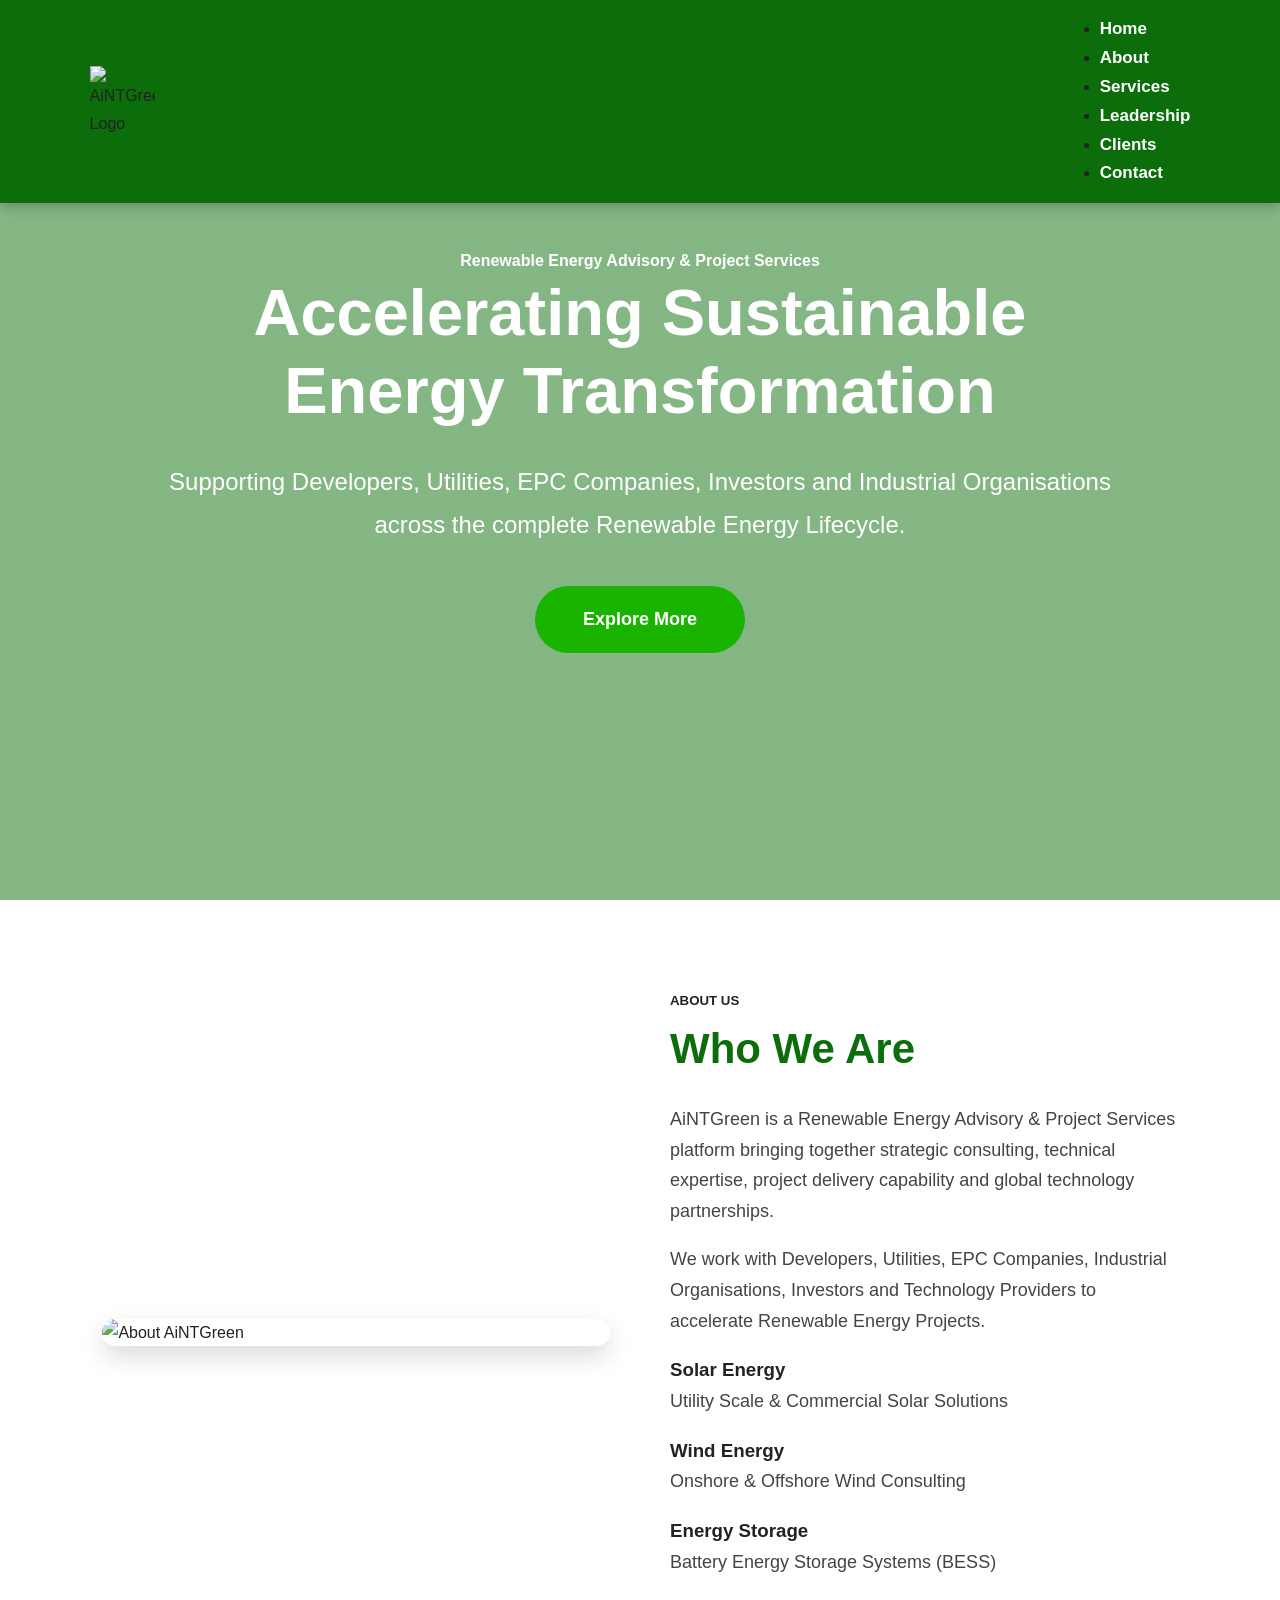
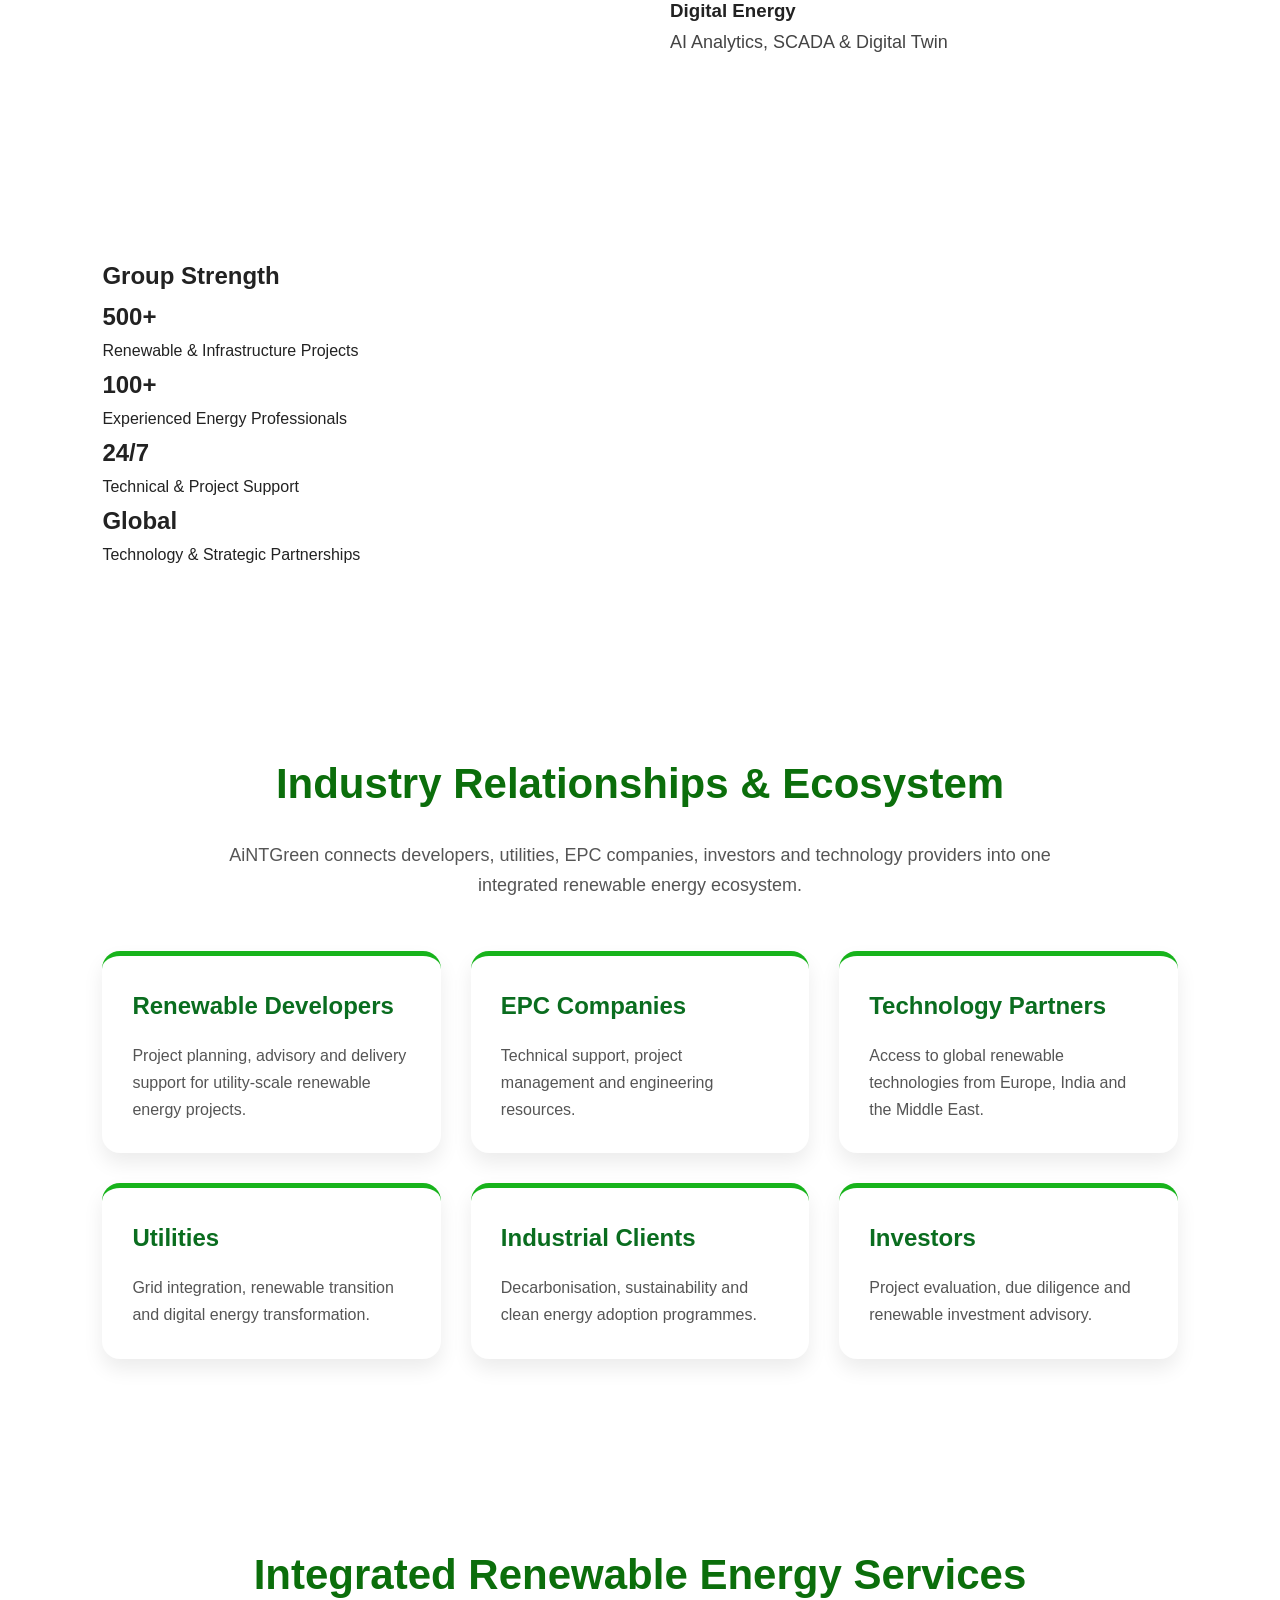
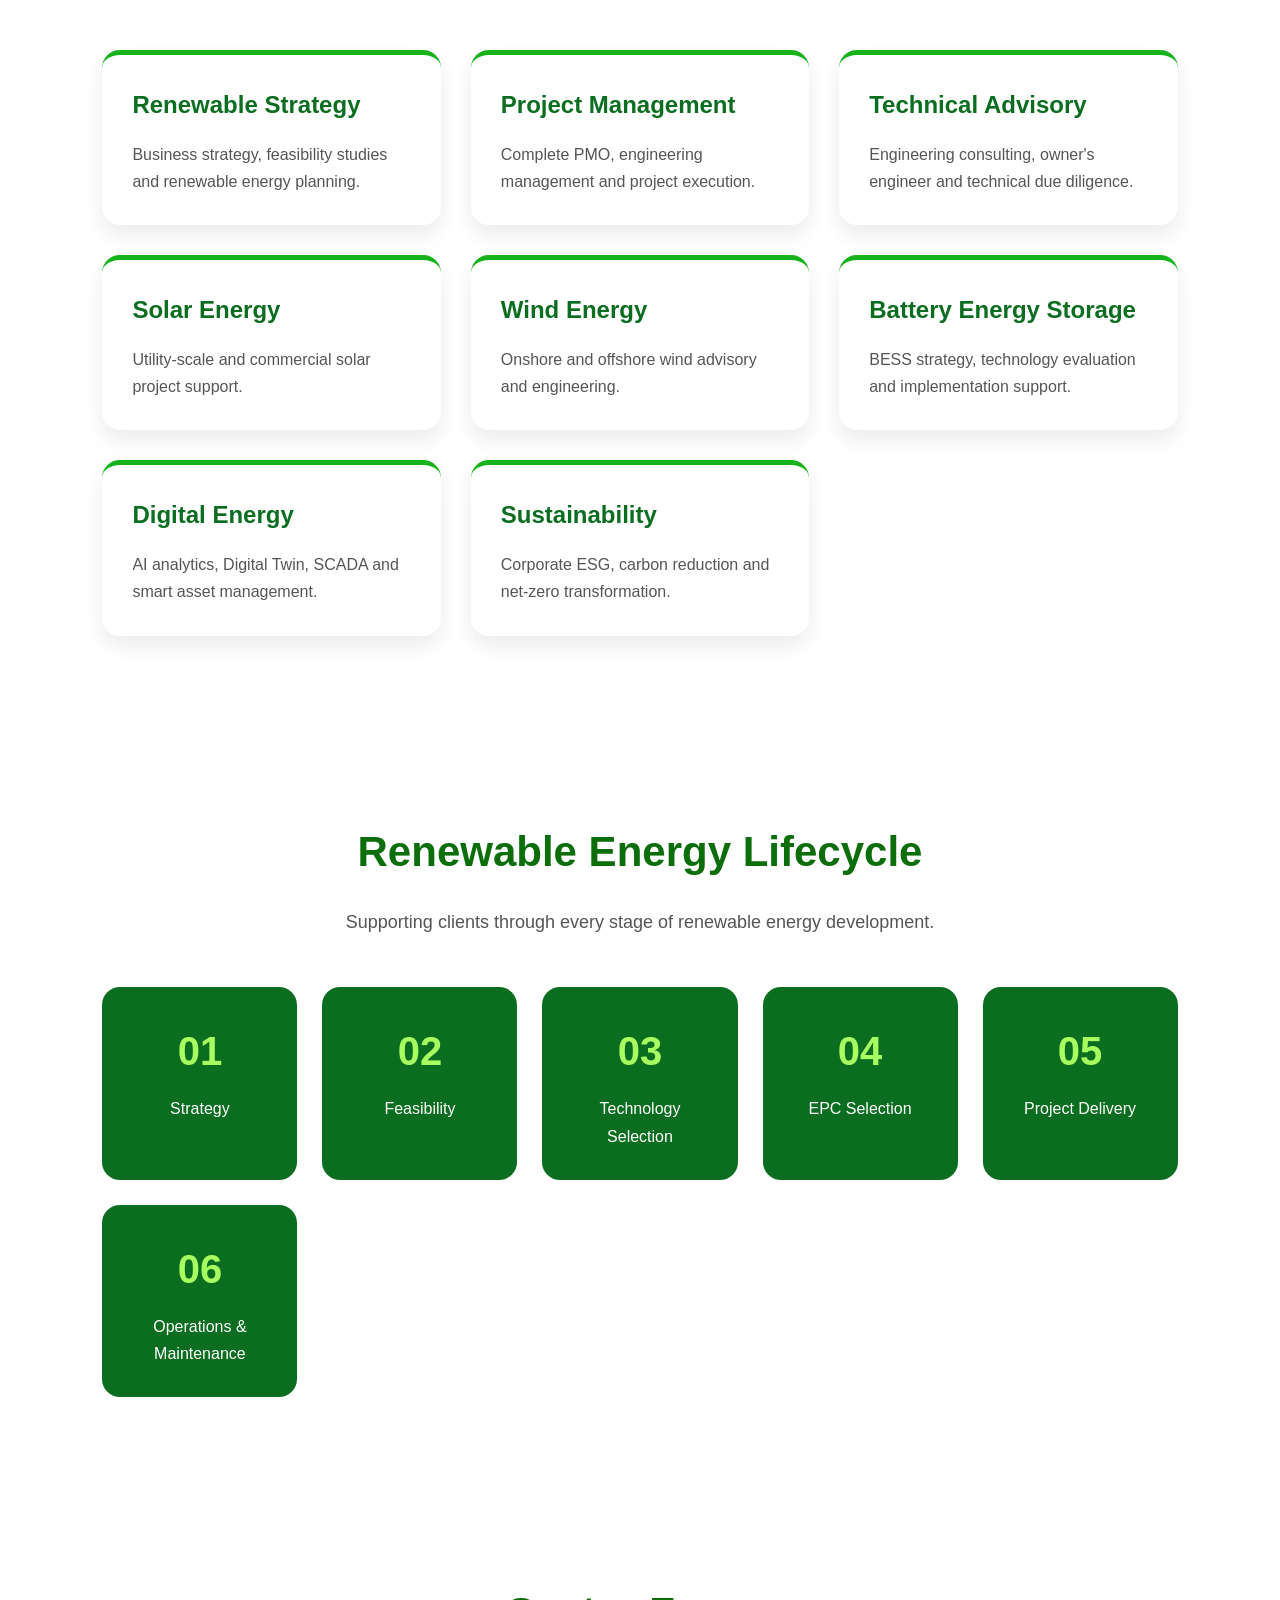
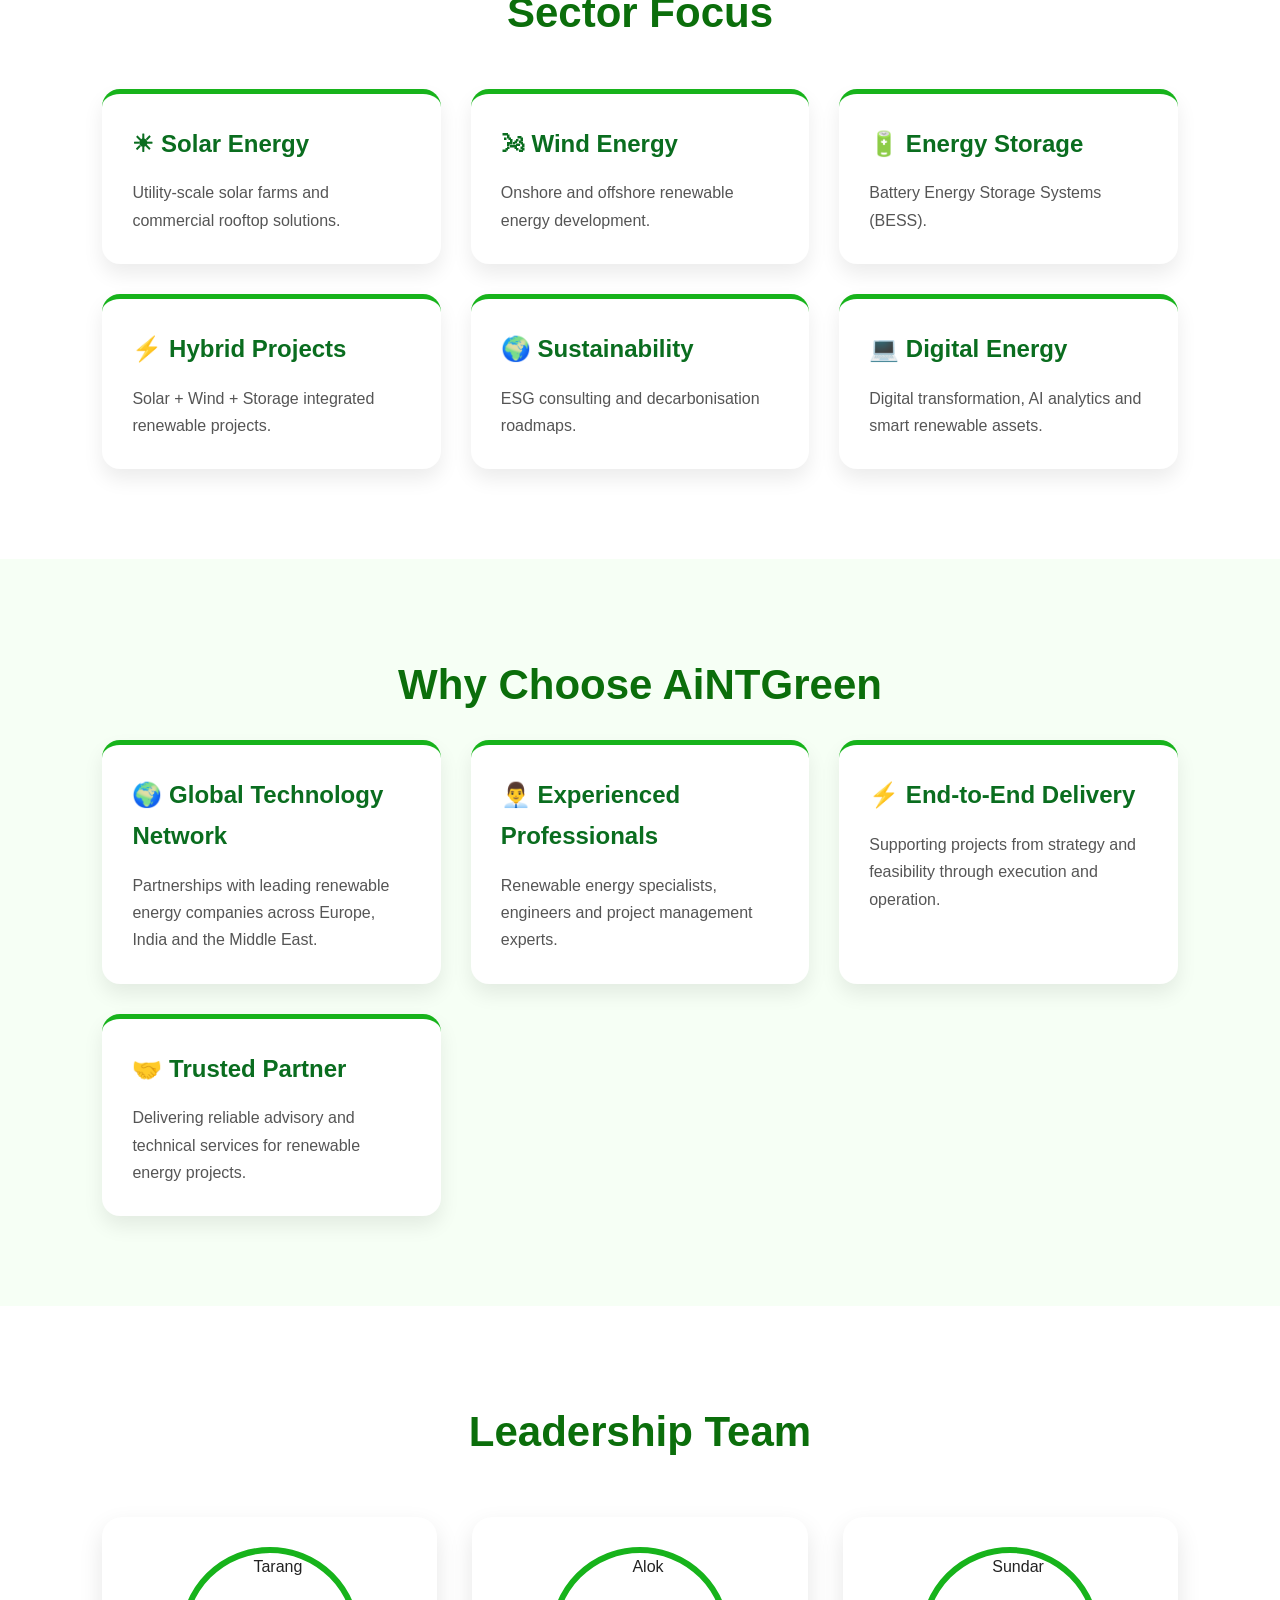
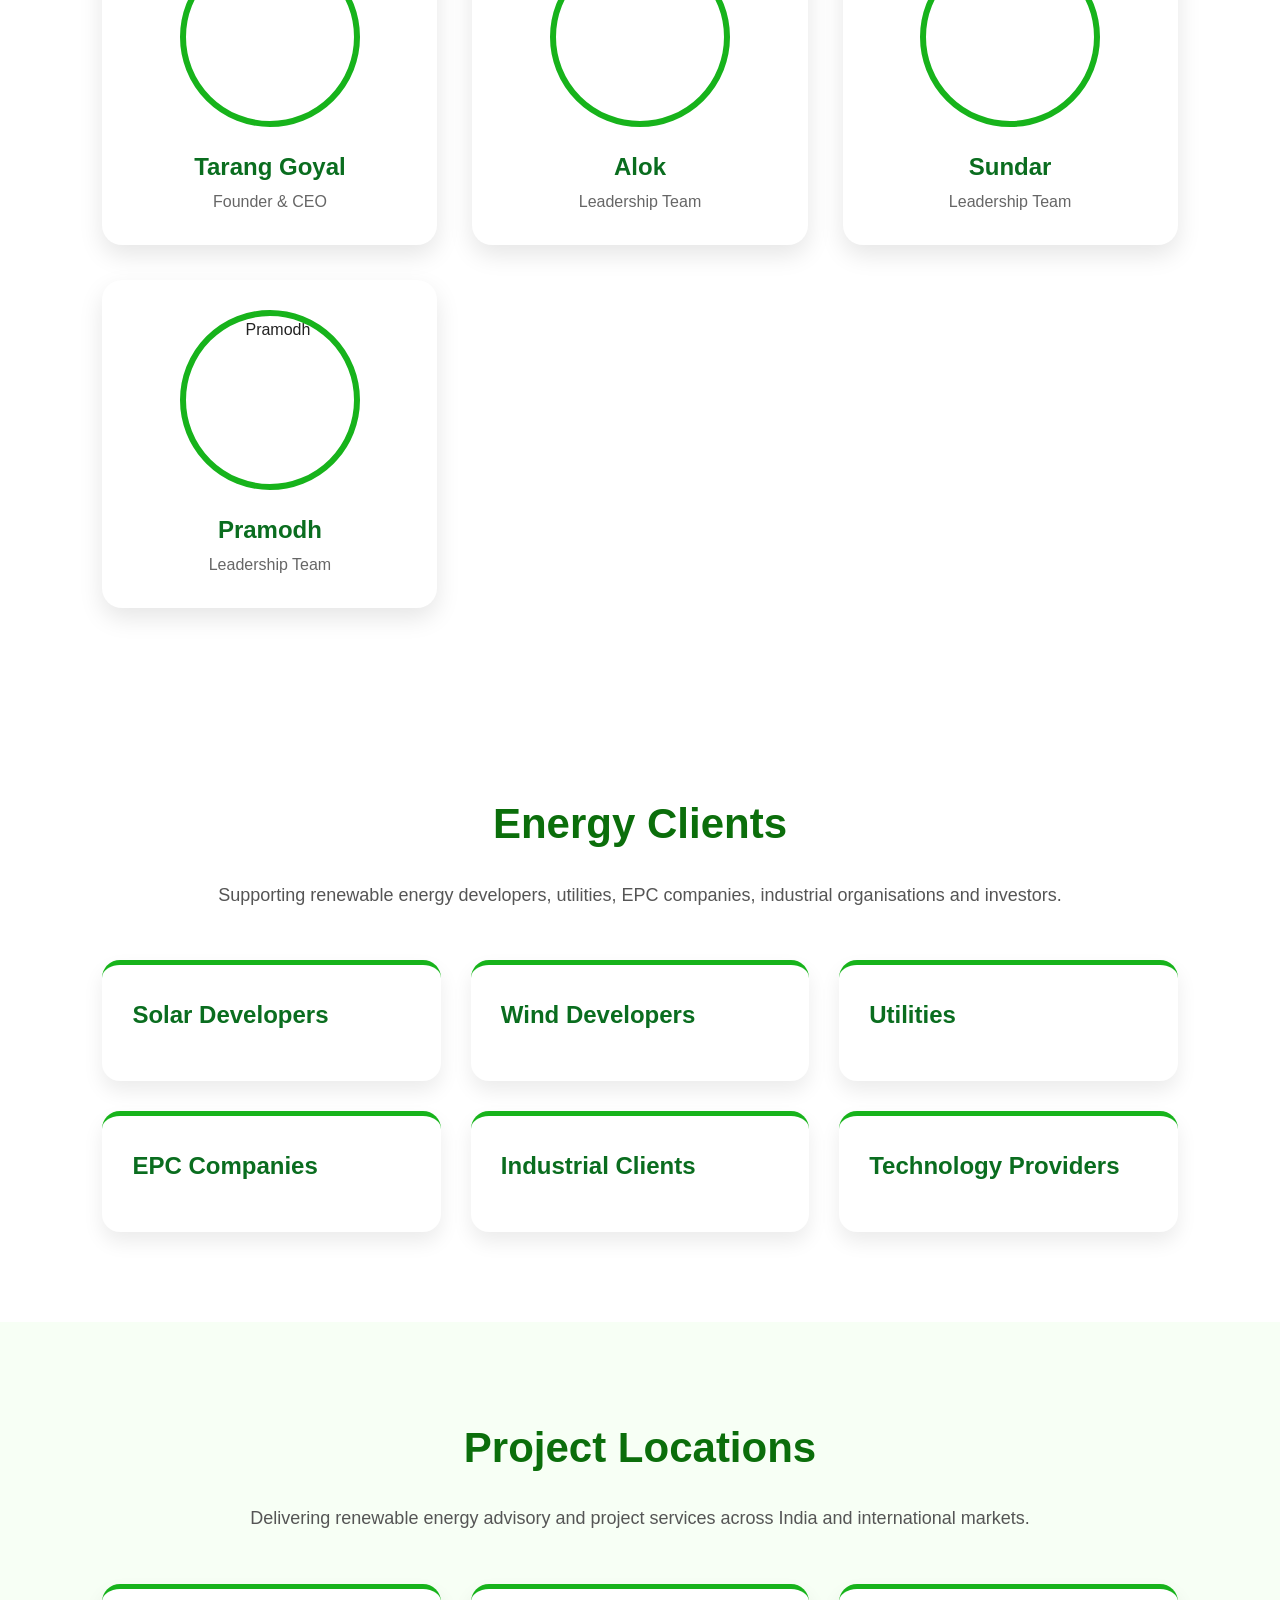
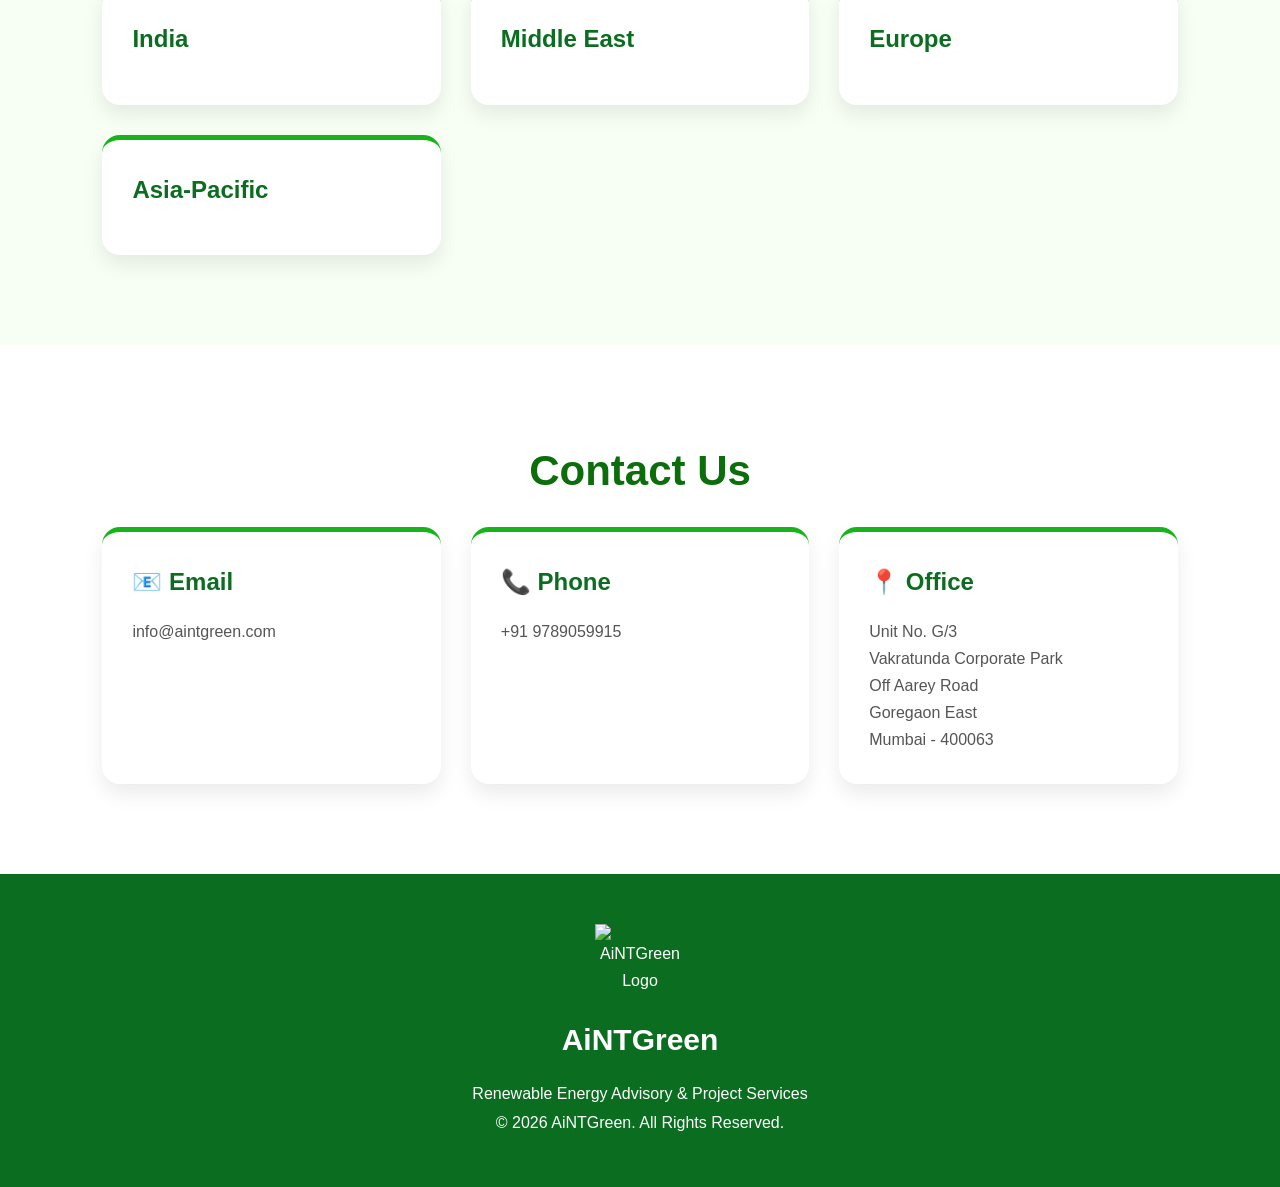
==== index.html @ e839457a "Add files via upload" ====
<!DOCTYPE html>
<html lang="en">

<head>

<meta charset="UTF-8">
<meta name="viewport" content="width=device-width, initial-scale=1.0">

<title>AiNTGreen | Renewable Energy Advisory & Project Services</title>

<link rel="stylesheet" href="style.css">

<link rel="preconnect" href="https://fonts.googleapis.com">
<link rel="preconnect" href="https://fonts.gstatic.com" crossorigin>

<link href="https://fonts.googleapis.com/css2?family=Poppins:wght@300;400;500;600;700;800&display=swap" rel="stylesheet">

</head>

<body>

<!-- ================= HEADER ================= -->

<header>

<div class="logo">

<img src="images/logo.png" alt="AiNTGreen Logo">

</div>

<nav>

<ul>

<li><a href="#home">Home</a></li>

<li><a href="#about">About</a></li>

<li><a href="#services">Services</a></li>

<li><a href="#leadership">Leadership</a></li>

<li><a href="#clients">Clients</a></li>

<li><a href="#contact">Contact</a></li>

</ul>

</nav>

</header>

<!-- ================= HERO ================= -->

<section class="hero" id="home">

<div class="hero-content">

<h4>Renewable Energy Advisory & Project Services</h4>

<h1>

Accelerating Sustainable Energy Transformation

</h1>

<p>

Supporting Developers, Utilities, EPC Companies,
Investors and Industrial Organisations across the
complete Renewable Energy Lifecycle.

</p>

<a href="#about" class="btn">

Explore More

</a>

</div>

</section>

<!-- ================= ABOUT ================= -->

<section class="about" id="about">

<div class="about-image">

<img src="images/about.png" alt="About AiNTGreen">

</div>

<div class="about-content">

<h5>ABOUT US</h5>

<h2>

Who We Are

</h2>

<p>

AiNTGreen is a Renewable Energy Advisory &
Project Services platform bringing together
strategic consulting, technical expertise,
project delivery capability and global technology
partnerships.

</p>

<p>

We work with Developers,
Utilities,
EPC Companies,
Industrial Organisations,
Investors and Technology Providers
to accelerate Renewable Energy Projects.

</p>

<div class="about-boxes">

<div class="box">

<h3>Solar Energy</h3>

<p>

Utility Scale &
Commercial Solar Solutions

</p>

</div>

<div class="box">

<h3>Wind Energy</h3>

<p>

Onshore &
Offshore Wind Consulting

</p>

</div>

<div class="box">

<h3>Energy Storage</h3>

<p>

Battery Energy Storage
Systems (BESS)

</p>

</div>

<div class="box">

<h3>Digital Energy</h3>

<p>

AI Analytics,
SCADA &
Digital Twin

</p>

</div>

</div>

</div>

</section>

<!-- ================= GROUP STRENGTH ================= -->

<section class="strength">

<h2>

Group Strength

</h2>

<div class="strength-container">

<div class="strength-card">

<h1>500+</h1>

<p>

Renewable &
Infrastructure Projects

</p>

</div>

<div class="strength-card">

<h1>100+</h1>

<p>

Experienced
Energy Professionals

</p>

</div>

<div class="strength-card">

<h1>24/7</h1>

<p>

Technical &
Project Support

</p>

</div>

<div class="strength-card">

<h1>Global</h1>

<p>

Technology &
Strategic Partnerships

</p>

</div>

</div>

</section>

<!-- ======= PART 2 STARTS BELOW THIS LINE ======= -->
<!-- ================= ECOSYSTEM ================= -->

<section id="ecosystem">

<h2 class="section-title">Industry Relationships & Ecosystem</h2>

<p class="section-subtitle">
AiNTGreen connects developers, utilities, EPC companies, investors and technology providers into one integrated renewable energy ecosystem.
</p>

<div class="grid">

<div class="card">
<h3>Renewable Developers</h3>
<p>Project planning, advisory and delivery support for utility-scale renewable energy projects.</p>
</div>

<div class="card">
<h3>EPC Companies</h3>
<p>Technical support, project management and engineering resources.</p>
</div>

<div class="card">
<h3>Technology Partners</h3>
<p>Access to global renewable technologies from Europe, India and the Middle East.</p>
</div>

<div class="card">
<h3>Utilities</h3>
<p>Grid integration, renewable transition and digital energy transformation.</p>
</div>

<div class="card">
<h3>Industrial Clients</h3>
<p>Decarbonisation, sustainability and clean energy adoption programmes.</p>
</div>

<div class="card">
<h3>Investors</h3>
<p>Project evaluation, due diligence and renewable investment advisory.</p>
</div>

</div>

</section>

<!-- ================= SERVICES ================= -->

<section id="services">

<h2 class="section-title">Integrated Renewable Energy Services</h2>

<div class="grid">

<div class="card">
<h3>Renewable Strategy</h3>
<p>Business strategy, feasibility studies and renewable energy planning.</p>
</div>

<div class="card">
<h3>Project Management</h3>
<p>Complete PMO, engineering management and project execution.</p>
</div>

<div class="card">
<h3>Technical Advisory</h3>
<p>Engineering consulting, owner's engineer and technical due diligence.</p>
</div>

<div class="card">
<h3>Solar Energy</h3>
<p>Utility-scale and commercial solar project support.</p>
</div>

<div class="card">
<h3>Wind Energy</h3>
<p>Onshore and offshore wind advisory and engineering.</p>
</div>

<div class="card">
<h3>Battery Energy Storage</h3>
<p>BESS strategy, technology evaluation and implementation support.</p>
</div>

<div class="card">
<h3>Digital Energy</h3>
<p>AI analytics, Digital Twin, SCADA and smart asset management.</p>
</div>

<div class="card">
<h3>Sustainability</h3>
<p>Corporate ESG, carbon reduction and net-zero transformation.</p>
</div>

</div>

</section>

<!-- ================= LIFECYCLE ================= -->

<section id="lifecycle">

<h2 class="section-title">Renewable Energy Lifecycle</h2>

<p class="section-subtitle">
Supporting clients through every stage of renewable energy development.
</p>

<div class="timeline">

<div class="step">
<h3>01</h3>
<p>Strategy</p>
</div>

<div class="step">
<h3>02</h3>
<p>Feasibility</p>
</div>

<div class="step">
<h3>03</h3>
<p>Technology Selection</p>
</div>

<div class="step">
<h3>04</h3>
<p>EPC Selection</p>
</div>

<div class="step">
<h3>05</h3>
<p>Project Delivery</p>
</div>

<div class="step">
<h3>06</h3>
<p>Operations & Maintenance</p>
</div>

</div>

</section>

<!-- ================= SECTOR FOCUS ================= -->

<section id="sector">

<h2 class="section-title">Sector Focus</h2>

<div class="grid">

<div class="card">
<h3>☀ Solar Energy</h3>
<p>Utility-scale solar farms and commercial rooftop solutions.</p>
</div>

<div class="card">
<h3>🌬 Wind Energy</h3>
<p>Onshore and offshore renewable energy development.</p>
</div>

<div class="card">
<h3>🔋 Energy Storage</h3>
<p>Battery Energy Storage Systems (BESS).</p>
</div>

<div class="card">
<h3>⚡ Hybrid Projects</h3>
<p>Solar + Wind + Storage integrated renewable projects.</p>
</div>

<div class="card">
<h3>🌍 Sustainability</h3>
<p>ESG consulting and decarbonisation roadmaps.</p>
</div>

<div class="card">
<h3>💻 Digital Energy</h3>
<p>Digital transformation, AI analytics and smart renewable assets.</p>
</div>

</div>

</section>

<!-- ======= PART 3 STARTS BELOW THIS LINE ======= -->
<!-- ================= WHY CHOOSE US ================= -->

<section id="why">

<h2 class="section-title">Why Choose AiNTGreen</h2>

<div class="grid">

<div class="card">
<h3>🌍 Global Technology Network</h3>
<p>Partnerships with leading renewable energy companies across Europe, India and the Middle East.</p>
</div>

<div class="card">
<h3>👨‍💼 Experienced Professionals</h3>
<p>Renewable energy specialists, engineers and project management experts.</p>
</div>

<div class="card">
<h3>⚡ End-to-End Delivery</h3>
<p>Supporting projects from strategy and feasibility through execution and operation.</p>
</div>

<div class="card">
<h3>🤝 Trusted Partner</h3>
<p>Delivering reliable advisory and technical services for renewable energy projects.</p>
</div>

</div>

</section>

<!-- ================= LEADERSHIP ================= -->

<section id="leadership">

<h2 class="section-title">Leadership Team</h2>

<div class="leaders">

<div class="leader-card">

<img src="images/tarang.png" alt="Tarang">

<h3>Tarang Goyal</h3>

<p>Founder & CEO</p>

</div>

<div class="leader-card">

<img src="images/alok.png" alt="Alok">

<h3>Alok</h3>

<p>Leadership Team</p>

</div>

<div class="leader-card">

<img src="images/sundar.png" alt="Sundar">

<h3>Sundar</h3>

<p>Leadership Team</p>

</div>

<div class="leader-card">

<img src="images/pramodh.png" alt="Pramodh">

<h3>Pramodh</h3>

<p>Leadership Team</p>

</div>

</div>

</section>

<!-- ================= CLIENTS ================= -->

<section id="clients">

<h2 class="section-title">Energy Clients</h2>

<p class="section-subtitle">

Supporting renewable energy developers,
utilities,
EPC companies,
industrial organisations and investors.

</p>

<div class="grid">

<div class="card">
<h3>Solar Developers</h3>
</div>

<div class="card">
<h3>Wind Developers</h3>
</div>

<div class="card">
<h3>Utilities</h3>
</div>

<div class="card">
<h3>EPC Companies</h3>
</div>

<div class="card">
<h3>Industrial Clients</h3>
</div>

<div class="card">
<h3>Technology Providers</h3>
</div>

</div>

</section>

<!-- ================= PROJECT LOCATIONS ================= -->

<section id="locations">

<h2 class="section-title">Project Locations</h2>

<p class="section-subtitle">

Delivering renewable energy advisory and project services across India and international markets.

</p>

<div class="grid">

<div class="card">
<h3>India</h3>
</div>

<div class="card">
<h3>Middle East</h3>
</div>

<div class="card">
<h3>Europe</h3>
</div>

<div class="card">
<h3>Asia-Pacific</h3>
</div>

</div>

</section>

<!-- ================= CONTACT ================= -->

<section id="contact">

<h2 class="section-title">Contact Us</h2>

<div class="grid">

<div class="card">

<h3>📧 Email</h3>

<p>info@aintgreen.com</p>

</div>

<div class="card">

<h3>📞 Phone</h3>

<p>+91 9789059915</p>

</div>

<div class="card">

<h3>📍 Office</h3>

<p>

Unit No. G/3<br>

Vakratunda Corporate Park<br>

Off Aarey Road<br>

Goregaon East<br>

Mumbai - 400063

</p>

</div>

</div>

</section>

<!-- ================= FOOTER ================= -->

<footer>

<div class="footer-logo">

<img src="images/logo.png" alt="AiNTGreen Logo">

</div>

<h3>AiNTGreen</h3>

<p>

Renewable Energy Advisory & Project Services

</p>

<p>

© 2026 AiNTGreen. All Rights Reserved.

</p>

</footer>

<script src="script.js"></script>

</body>

</html>
---- style.css ----
/* ==========================================
   AiNTGreen Website
   STYLE.CSS - PART 1
   ========================================== */

/* ---------- RESET ---------- */

*{
    margin:0;
    padding:0;
    box-sizing:border-box;
    scroll-behavior:smooth;
}

body{
    font-family:Arial, Helvetica, sans-serif;
    background:#ffffff;
    color:#222;
    line-height:1.7;
    overflow-x:hidden;
}

/* ---------- PPT COLORS ---------- */

:root{

    --dark:#0B6E0B;
    --green:#19B300;
    --light:#66FF4D;
    --white:#ffffff;
    --grey:#555555;

}

/* ---------- HEADER ---------- */

header{

    position:fixed;

    top:0;

    left:0;

    width:100%;

    background:#0B6E0B;

    display:flex;

    justify-content:space-between;

    align-items:center;

    padding:15px 7%;

    z-index:1000;

    box-shadow:0 3px 12px rgba(0,0,0,.25);

}

/* ---------- LOGO ---------- */

.logo{

    display:flex;

    align-items:center;

    gap:12px;

}

.logo img{

    width:65px;

    height:auto;

}

.logo h2{

    color:white;

    font-size:34px;

    font-weight:bold;

}

.logo span{

    color:#66FF4D;

}

/* ---------- MENU ---------- */

nav{

    display:flex;

    gap:30px;

}

nav a{

    color:white;

    text-decoration:none;

    font-size:17px;

    font-weight:600;

    transition:.3s;

}

nav a:hover{

    color:#66FF4D;

}

/* ---------- HERO ---------- */

.hero{

    width:100%;

    height:100vh;

    background:

    linear-gradient(rgba(11,110,11,.50),

    rgba(11,110,11,.50)),

    url("images/hero.png");

    background-size:cover;

    background-position:center;

    display:flex;

    justify-content:center;

    align-items:center;

    text-align:center;

    color:white;

    padding:0 8%;

}

.hero-content{

    max-width:950px;

}

.hero h1{

    font-size:65px;

    line-height:1.2;

    margin-bottom:30px;

    font-weight:bold;

}

.hero p{

    font-size:24px;

    line-height:1.8;

    margin-bottom:40px;

}

/* ---------- BUTTON ---------- */

.btn{

    display:inline-block;

    padding:18px 48px;

    background:#19B300;

    color:white;

    text-decoration:none;

    border-radius:40px;

    font-size:18px;

    font-weight:bold;

    transition:.4s;

}

.btn:hover{

    background:white;

    color:#0B6E0B;

}

/* ---------- SECTIONS ---------- */

section{

    padding:90px 8%;

}

.section-title{

    text-align:center;

    color:#0B6E0B;

    font-size:42px;

    margin-bottom:20px;

    font-weight:bold;

}

.section-subtitle{

    max-width:900px;

    margin:auto;

    text-align:center;

    color:#555;

    font-size:18px;

    margin-bottom:50px;

}

/* ---------- ABOUT ---------- */

.about{

    display:grid;

    grid-template-columns:1fr 1fr;

    gap:60px;

    align-items:center;

}

.about img{

    width:100%;

    border-radius:18px;

    box-shadow:0 10px 25px rgba(0,0,0,.15);

}

.about h2{

    color:#0B6E0B;

    font-size:42px;

    margin-bottom:20px;

}

.about p{

    color:#444;

    margin-bottom:18px;

    font-size:18px;

}

/* ---------- CARDS ---------- */

.card{

    background:white;

    padding:30px;

    border-radius:15px;

    border-top:6px solid #19B300;

    box-shadow:0 8px 20px rgba(0,0,0,.10);

    transition:.4s;

}

.card:hover{

    transform:translateY(-8px);

    box-shadow:0 15px 30px rgba(0,0,0,.18);

}

.card h3{

    color:#0B6E0B;

    margin-bottom:15px;

    font-size:24px;

}

.card p{

    color:#555;

}

/* ---------- GRID ---------- */

.grid{

    display:grid;

    grid-template-columns:repeat(auto-fit,minmax(280px,1fr));

    gap:30px;

}

/* ---------- GROUP STRENGTH ---------- */

.stats{

    display:grid;

    grid-template-columns:repeat(auto-fit,minmax(240px,1fr));

    gap:30px;

    margin-top:40px;

}

.stat{

    background:#0B6E0B;

    color:white;

    padding:40px;

    border-radius:18px;

    text-align:center;

    transition:.4s;

}

.stat:hover{

    transform:translateY(-8px);

}

.stat h1{

    color:#66FF4D;

    font-size:50px;

    margin-bottom:15px;

}

.stat p{

    font-size:17px;

}

/* ---------- IMAGE STYLE ---------- */

img{

    max-width:100%;

    display:block;

}

/* ---------- RESPONSIVE ---------- */

@media(max-width:992px){

.about{

grid-template-columns:1fr;

}

.hero h1{

font-size:48px;

}

.hero p{

font-size:20px;

}

}

@media(max-width:768px){

header{

padding:15px 20px;

}

nav{

display:none;

}

.hero{

padding:20px;

}

.hero h1{

font-size:38px;

}

.hero p{

font-size:18px;

}

.section-title{

font-size:32px;

}

}
/* ==========================================
   STYLE.CSS - PART 2
   ========================================== */

/* ===== SERVICES & ECOSYSTEM ===== */

.services,
#ecosystem .grid,
#services .grid,
#sector .grid,
#clients .grid{

display:grid;
grid-template-columns:repeat(auto-fit,minmax(280px,1fr));
gap:30px;
margin-top:40px;

}

.card{

background:#ffffff;
border-top:5px solid #17B31B;
border-radius:18px;
padding:30px;
transition:.4s;
box-shadow:0 10px 20px rgba(0,0,0,.08);

}

.card:hover{

transform:translateY(-8px);
box-shadow:0 15px 30px rgba(0,0,0,.15);

}

.card h3{

color:#0A6D1F;
margin-bottom:15px;
font-size:24px;

}

.card p{

color:#555;
line-height:1.7;

}

/* ===== LIFECYCLE ===== */

.timeline{

display:grid;
grid-template-columns:repeat(auto-fit,minmax(170px,1fr));
gap:25px;
margin-top:40px;

}

.step{

background:#0A6D1F;
color:white;
padding:30px;
text-align:center;
border-radius:18px;
transition:.4s;

}

.step:hover{

background:#17B31B;
transform:scale(1.05);

}

.step h3{

font-size:40px;
color:#A8FF60;
margin-bottom:10px;

}

/* ===== WHY CHOOSE ===== */

#why{

background:#F6FFF5;

}

/* ===== LEADERSHIP ===== */

.leaders{

display:grid;
grid-template-columns:repeat(auto-fit,minmax(250px,1fr));
gap:35px;
margin-top:50px;

}

.leader-card{

background:white;
text-align:center;
padding:30px;
border-radius:20px;
box-shadow:0 10px 25px rgba(0,0,0,.10);
transition:.4s;

}

.leader-card:hover{

transform:translateY(-10px);

}

.leader-card img{

width:180px;
height:180px;
border-radius:50%;
object-fit:cover;
margin:auto;
border:6px solid #17B31B;

}

.leader-card h3{

margin-top:20px;
font-size:24px;
color:#0A6D1F;

}

.leader-card p{

color:#666;

}

/* ===== PROJECT LOCATIONS ===== */

#locations{

background:#F7FFF5;

}

/* ===== CONTACT ===== */

#contact{

background:#ffffff;

}

/* ===== FOOTER ===== */

footer{

background:#0A6D1F;
padding:50px 20px;
text-align:center;
color:white;

}

footer img{

width:90px;
margin:auto;
margin-bottom:20px;

}

footer h3{

font-size:30px;
margin-bottom:15px;

}

footer p{

font-size:16px;
line-height:1.8;

}

/* ===== SCROLLBAR ===== */

::-webkit-scrollbar{

width:10px;

}

::-webkit-scrollbar-track{

background:#F2F2F2;

}

::-webkit-scrollbar-thumb{

background:#17B31B;
border-radius:10px;

}

::-webkit-scrollbar-thumb:hover{

background:#0A6D1F;

}

/* ===== MOBILE ===== */

@media(max-width:768px){

.hero h1{

font-size:38px;

}

.hero p{

font-size:18px;

}

.leader-card img{

width:140px;
height:140px;

}

.section-title{

font-size:32px;

}

}
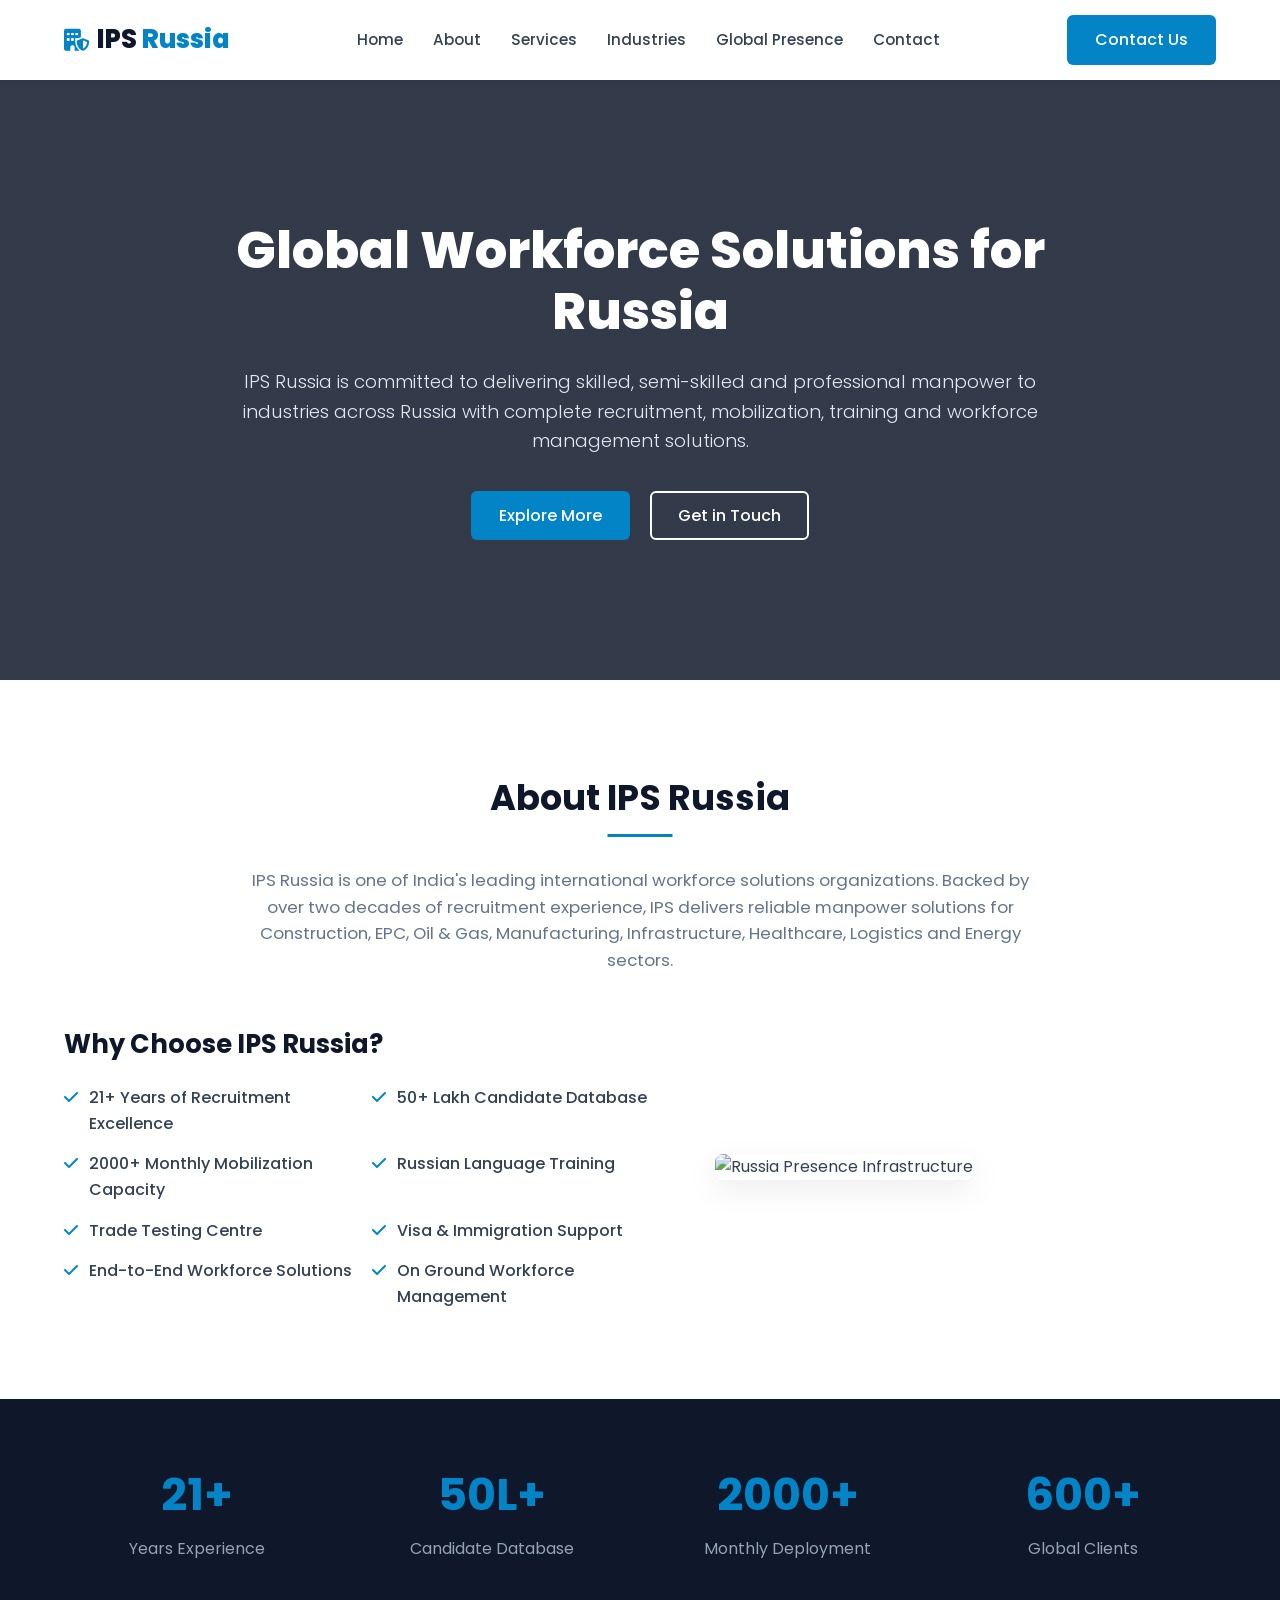
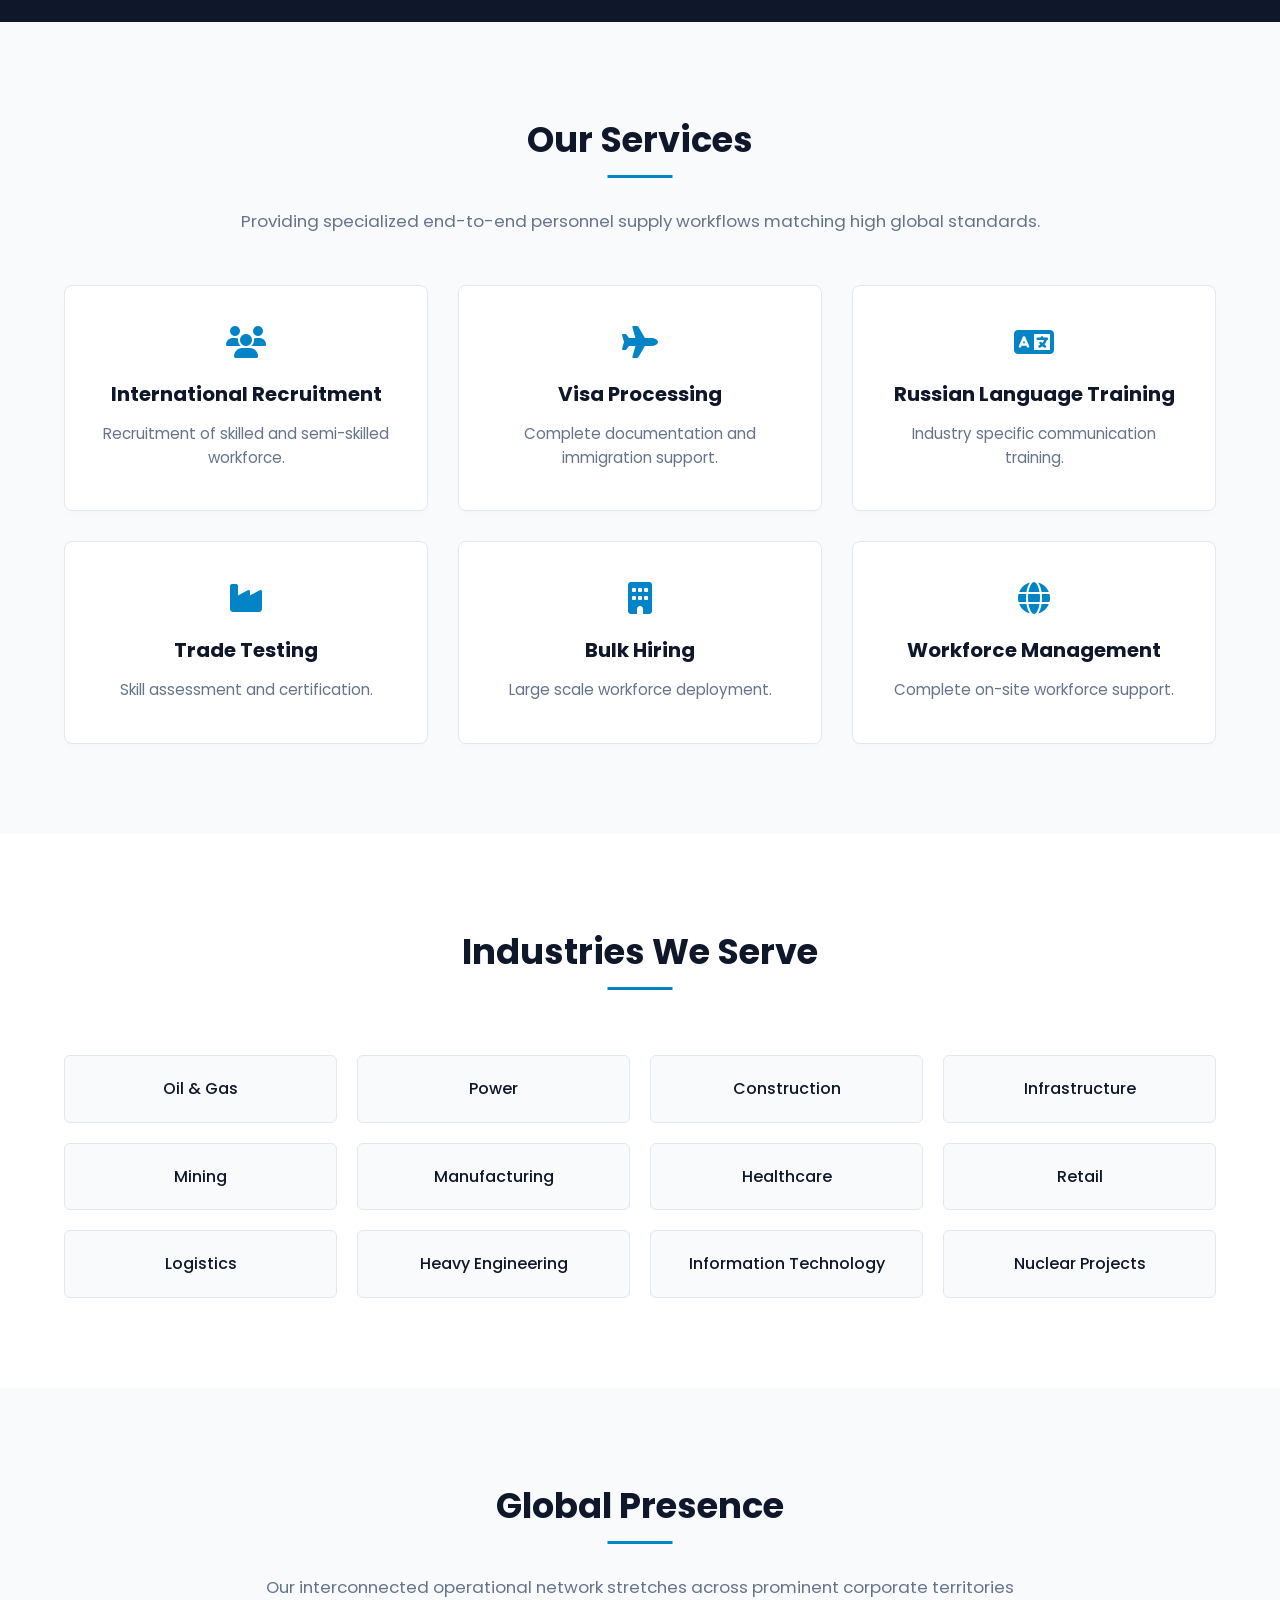
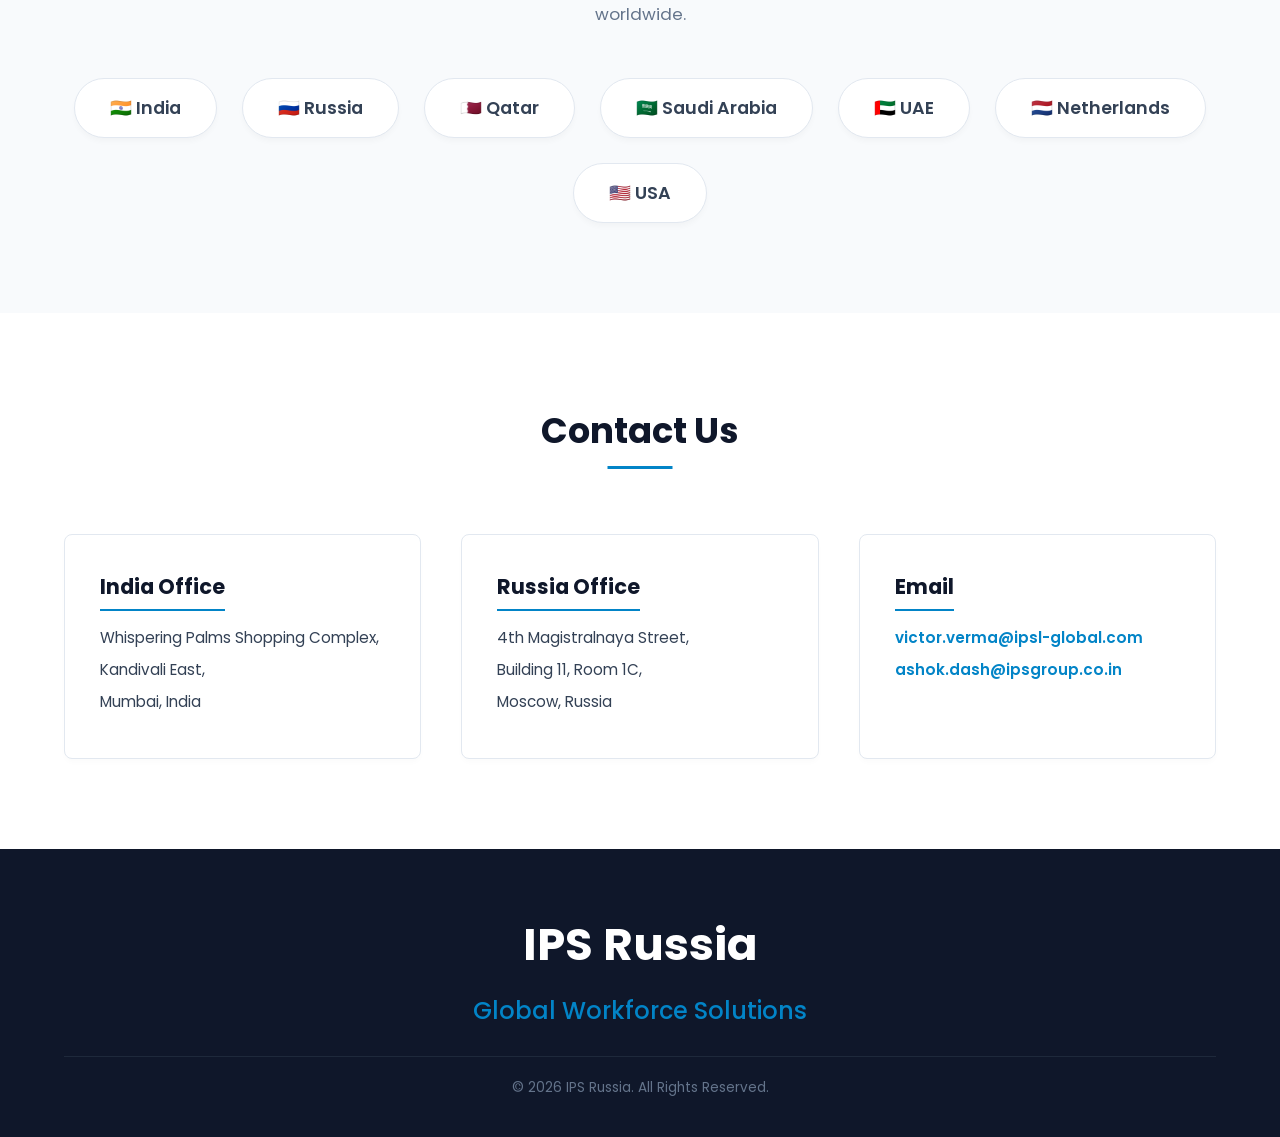
==== commit ec866468: "Rename Russia.html to index.html" ====
--- a/index.html
+++ b/index.html
@@ -1,685 +1,696 @@
 <!DOCTYPE html>
 <html lang="en">
-
 <head>
-
-<meta charset="UTF-8">
-<meta name="viewport" content="width=device-width, initial-scale=1.0">
-
-<title>AiNTGreen | Renewable Energy Advisory & Project Services</title>
-
-<link rel="stylesheet" href="style.css">
-
-<link rel="preconnect" href="https://fonts.googleapis.com">
-<link rel="preconnect" href="https://fonts.gstatic.com" crossorigin>
-
-<link href="https://fonts.googleapis.com/css2?family=Poppins:wght@300;400;500;600;700;800&display=swap" rel="stylesheet">
-
+    <meta charset="UTF-8">
+    <meta http-equiv="X-UA-Compatible" content="IE=edge">
+    <meta name="viewport" content="width=device-width, initial-scale=1.0">
+    <title>IPS Russia | Global Workforce Solutions</title>
+    <meta name="description" content="IPS Russia - Providing Global Workforce Solutions in Russia">
+    
+    <link rel="preconnect" href="https://fonts.googleapis.com">
+    <link rel="preconnect" href="https://fonts.gstatic.com" crossorigin>
+    <link href="https://fonts.googleapis.com/css2?family=Poppins:wght@300;400;500;600;700;800&display=swap" rel="stylesheet">
+    
+    <link rel="stylesheet" href="https://cdnjs.cloudflare.com/ajax/libs/font-awesome/6.6.0/css/all.min.css">
+
+    <style>
+        /* --- Core Theme Settings --- */
+        :root {
+            --primary-dark: #0F172A;
+            --brand-blue: #0284C7;
+            --accent-gold: #D97706;
+            --banner-bg: #1E293B;
+            --text-dark: #334155;
+            --text-light: #64748B;
+            --bg-light: #F8FAFC;
+            --white: #FFFFFF;
+            --transition: all 0.3s ease;
+        }
+
+        * {
+            margin: 0;
+            padding: 0;
+            box-sizing: border-box;
+        }
+
+        html {
+            scroll-behavior: smooth;
+        }
+
+        body {
+            font-family: 'Poppins', sans-serif;
+            color: var(--text-dark);
+            background-color: var(--white);
+            line-height: 1.6;
+        }
+
+        .container {
+            width: 100%;
+            max-width: 1200px;
+            margin: 0 auto;
+            padding: 0 24px;
+        }
+
+        /* --- Utility UI Elements --- */
+        .btn {
+            display: inline-block;
+            background-color: var(--brand-blue);
+            color: var(--white);
+            padding: 12px 28px;
+            border-radius: 6px;
+            font-weight: 500;
+            text-decoration: none;
+            transition: var(--transition);
+        }
+
+        .btn:hover {
+            background-color: #0369A1;
+            transform: translateY(-2px);
+        }
+
+        .btn-outline {
+            display: inline-block;
+            background-color: transparent;
+            color: var(--white);
+            border: 2px solid var(--white);
+            padding: 10px 26px;
+            border-radius: 6px;
+            font-weight: 500;
+            text-decoration: none;
+            transition: var(--transition);
+        }
+
+        .btn-outline:hover {
+            background-color: var(--white);
+            color: var(--primary-dark);
+            transform: translateY(-2px);
+        }
+
+        .section-title {
+            text-align: center;
+            margin-bottom: 50px;
+        }
+
+        .section-title h2 {
+            font-size: 2.2rem;
+            color: var(--primary-dark);
+            margin-bottom: 15px;
+            position: relative;
+            display: inline-block;
+            padding-bottom: 10px;
+        }
+
+        .section-title h2::after {
+            content: '';
+            position: absolute;
+            bottom: 0;
+            left: 50%;
+            transform: translateX(-50%);
+            width: 65px;
+            height: 3px;
+            background-color: var(--brand-blue);
+        }
+
+        .section-title p {
+            max-width: 800px;
+            margin: 15px auto 0 auto;
+            color: var(--text-light);
+            font-size: 1.05rem;
+        }
+
+        /* --- Sticky Navigation --- */
+        header {
+            background-color: var(--white);
+            box-shadow: 0 4px 6px -1px rgba(0, 0, 0, 0.05);
+            position: sticky;
+            top: 0;
+            z-index: 1000;
+            padding: 15px 0;
+        }
+
+        header .container {
+            display: flex;
+            justify-content: space-between;
+            align-items: center;
+        }
+
+        .logo {
+            font-weight: 800;
+            font-size: 1.6rem;
+            color: var(--primary-dark);
+            display: flex;
+            align-items: center;
+        }
+
+        .logo span {
+            color: var(--brand-blue);
+            margin-left: 5px;
+        }
+
+        nav ul {
+            display: flex;
+            list-style: none;
+            gap: 30px;
+        }
+
+        nav ul li a {
+            text-decoration: none;
+            color: var(--text-dark);
+            font-weight: 500;
+            font-size: 0.95rem;
+            transition: var(--transition);
+        }
+
+        nav ul li a:hover {
+            color: var(--brand-blue);
+        }
+
+        /* --- Hero Section --- */
+        .hero {
+            position: relative;
+            background: linear-gradient(rgba(15, 23, 42, 0.85), rgba(15, 23, 42, 0.85)), 
+                        url('https://images.unsplash.com/photo-1513326738677-b964603b136d?auto=format&fit=crop&w=1200&q=80') no-repeat center center/cover;
+            padding: 140px 0;
+            text-align: center;
+            color: var(--white);
+        }
+
+        .hero-content {
+            max-width: 850px;
+            margin: 0 auto;
+            padding: 0 20px;
+        }
+
+        .hero h1 {
+            font-size: 3.2rem;
+            font-weight: 800;
+            line-height: 1.2;
+            margin-bottom: 25px;
+        }
+
+        .hero p {
+            font-size: 1.15rem;
+            color: #E2E8F0;
+            margin-bottom: 35px;
+            font-weight: 300;
+        }
+
+        .hero-buttons {
+            display: flex;
+            justify-content: center;
+            gap: 20px;
+        }
+
+        /* --- About Section --- */
+        #about {
+            padding: 90px 0;
+        }
+
+        .about-grid {
+            display: grid;
+            grid-template-columns: 1.2fr 1fr;
+            gap: 50px;
+            align-items: center;
+            margin-top: 40px;
+        }
+
+        .about-grid h3 {
+            font-size: 1.6rem;
+            color: var(--primary-dark);
+            margin-bottom: 20px;
+        }
+
+        .about-grid ul {
+            list-style: none;
+            display: grid;
+            grid-template-columns: repeat(2, 1fr);
+            gap: 15px;
+        }
+
+        .about-grid ul li {
+            position: relative;
+            padding-left: 25px;
+            font-weight: 500;
+            color: var(--text-dark);
+        }
+
+        .about-grid ul li::before {
+            content: "\f00c";
+            font-family: "Font Awesome 6 Free";
+            font-weight: 900;
+            position: absolute;
+            left: 0;
+            color: var(--brand-blue);
+        }
+
+        .about-grid img {
+            width: 100%;
+            border-radius: 8px;
+            box-shadow: 0 10px 30px rgba(0,0,0,0.08);
+        }
+
+        /* --- Stats Counter Grid --- */
+        .stats {
+            background-color: var(--primary-dark);
+            color: var(--white);
+            padding: 60px 0;
+        }
+
+        .stats .container {
+            display: grid;
+            grid-template-columns: repeat(4, 1fr);
+            gap: 30px;
+            text-align: center;
+        }
+
+        .stat h2 {
+            font-size: 2.8rem;
+            color: var(--brand-blue);
+            font-weight: 700;
+            margin-bottom: 5px;
+        }
+
+        .stat p {
+            font-size: 1rem;
+            color: #94A3B8;
+        }
+
+        /* --- Services Architecture --- */
+        #services {
+            background-color: var(--bg-light);
+            padding: 90px 0;
+        }
+
+        .service-grid {
+            display: grid;
+            grid-template-columns: repeat(3, 1fr);
+            gap: 30px;
+        }
+
+        .card {
+            background-color: var(--white);
+            padding: 40px 30px;
+            border-radius: 8px;
+            box-shadow: 0 4px 6px -1px rgba(0, 0, 0, 0.02);
+            border: 1px solid #E2E8F0;
+            transition: var(--transition);
+            text-align: center;
+        }
+
+        .card:hover {
+            transform: translateY(-5px);
+            box-shadow: 0 10px 25px rgba(0, 0, 0, 0.05);
+            border-color: var(--brand-blue);
+        }
+
+        .card i {
+            font-size: 2rem;
+            color: var(--brand-blue);
+            margin-bottom: 20px;
+        }
+
+        .card h3 {
+            font-size: 1.25rem;
+            color: var(--primary-dark);
+            margin-bottom: 12px;
+        }
+
+        .card p {
+            color: var(--text-light);
+            font-size: 0.95rem;
+        }
+
+        /* --- Industries Dynamic Array --- */
+        #industries {
+            padding: 90px 0;
+        }
+
+        .industry-grid {
+            display: grid;
+            grid-template-columns: repeat(4, 1fr);
+            gap: 20px;
+        }
+
+        .industry-grid div {
+            background-color: var(--bg-light);
+            border: 1px solid #E2E8F0;
+            padding: 20px;
+            text-align: center;
+            border-radius: 6px;
+            font-weight: 500;
+            color: var(--primary-dark);
+            transition: var(--transition);
+        }
+
+        .industry-grid div:hover {
+            background-color: var(--brand-blue);
+            color: var(--white);
+            border-color: var(--brand-blue);
+        }
+
+        /* --- Global Network Flags Area --- */
+        #presence {
+            background-color: var(--bg-light);
+            padding: 90px 0;
+        }
+
+        .presence-grid {
+            display: flex;
+            justify-content: center;
+            align-items: center;
+            flex-wrap: wrap;
+            gap: 25px;
+        }
+
+        .presence-grid div {
+            background: var(--white);
+            padding: 15px 35px;
+            border-radius: 50px;
+            font-weight: 600;
+            box-shadow: 0 4px 6px -1px rgba(0, 0, 0, 0.03);
+            border: 1px solid #E2E8F0;
+            font-size: 1.1rem;
+        }
+
+        /* --- Structured Contact Split Row --- */
+        #contact {
+            padding: 90px 0;
+        }
+
+        .contact-grid {
+            display: grid;
+            grid-template-columns: repeat(3, 1fr);
+            gap: 40px;
+            margin-top: 20px;
+        }
+
+        .contact-grid div {
+            background-color: var(--white);
+            padding: 35px;
+            border-radius: 8px;
+            border: 1px solid #E2E8F0;
+            box-shadow: 0 4px 6px -1px rgba(0, 0, 0, 0.02);
+        }
+
+        .contact-grid h3 {
+            font-size: 1.3rem;
+            color: var(--primary-dark);
+            margin-bottom: 15px;
+            border-bottom: 2px solid var(--brand-blue);
+            display: inline-block;
+            padding-bottom: 5px;
+        }
+
+        .contact-grid p {
+            color: var(--text-dark);
+            margin-bottom: 8px;
+            font-size: 0.95rem;
+        }
+
+        /* --- Footer Section --- */
+        footer {
+            background-color: var(--primary-dark);
+            color: var(--white);
+            padding: 60px 0 30px 0;
+            text-align: center;
+        }
+
+        footer h2 {
+            font-size: 2.8rem;
+            margin-bottom: 12px;
+        }
+
+        footer p {
+            color: #94A3B8;
+            margin-bottom: 9px;
+            font-size: 1.5rem;
+        }
+
+        footer p:last-child {
+            margin-top: 25px;
+            font-size: 0.85rem;
+            color: #64748B;
+            border-top: 1px solid #1E293B;
+            padding-top: 20px;
+        }
+
+        /* --- Mobile Responsiveness Setup --- */
+        @media (max-width: 992px) {
+            .about-grid, .service-grid { grid-template-columns: 1fr; }
+            .industry-grid { grid-template-columns: repeat(2, 1fr); }
+            .contact-grid { grid-template-columns: 1fr; gap: 20px; }
+            .stats .container { grid-template-columns: repeat(2, 1fr); }
+        }
+
+        @media (max-width: 768px) {
+            header .container { flex-direction: column; gap: 15px; }
+            nav ul { flex-wrap: wrap; justify-content: center; gap: 15px; }
+            .hero h1 { font-size: 2.2rem; }
+            .hero-buttons { flex-direction: column; gap: 10px; padding: 0 40px; }
+            .about-grid ul { grid-template-columns: 1fr; }
+        }
+    </style>
 </head>
-
 <body>
 
-<!-- ================= HEADER ================= -->
-
-<header>
-
-<div class="logo">
-
-<img src="images/logo.png" alt="AiNTGreen Logo">
-
-</div>
-
-<nav>
-
-<ul>
-
-<li><a href="#home">Home</a></li>
-
-<li><a href="#about">About</a></li>
-
-<li><a href="#services">Services</a></li>
-
-<li><a href="#leadership">Leadership</a></li>
-
-<li><a href="#clients">Clients</a></li>
-
-<li><a href="#contact">Contact</a></li>
-
-</ul>
-
-</nav>
-
-</header>
-
-<!-- ================= HERO ================= -->
-
-<section class="hero" id="home">
-
-<div class="hero-content">
-
-<h4>Renewable Energy Advisory & Project Services</h4>
-
-<h1>
-
-Accelerating Sustainable Energy Transformation
-
-</h1>
-
-<p>
-
-Supporting Developers, Utilities, EPC Companies,
-Investors and Industrial Organisations across the
-complete Renewable Energy Lifecycle.
-
-</p>
-
-<a href="#about" class="btn">
-
-Explore More
-
-</a>
-
-</div>
-
-</section>
-
-<!-- ================= ABOUT ================= -->
-
-<section class="about" id="about">
-
-<div class="about-image">
-
-<img src="images/about.png" alt="About AiNTGreen">
-
-</div>
-
-<div class="about-content">
-
-<h5>ABOUT US</h5>
-
-<h2>
-
-Who We Are
-
-</h2>
-
-<p>
-
-AiNTGreen is a Renewable Energy Advisory &
-Project Services platform bringing together
-strategic consulting, technical expertise,
-project delivery capability and global technology
-partnerships.
-
-</p>
-
-<p>
-
-We work with Developers,
-Utilities,
-EPC Companies,
-Industrial Organisations,
-Investors and Technology Providers
-to accelerate Renewable Energy Projects.
-
-</p>
-
-<div class="about-boxes">
-
-<div class="box">
-
-<h3>Solar Energy</h3>
-
-<p>
-
-Utility Scale &
-Commercial Solar Solutions
-
-</p>
-
-</div>
-
-<div class="box">
-
-<h3>Wind Energy</h3>
-
-<p>
-
-Onshore &
-Offshore Wind Consulting
-
-</p>
-
-</div>
-
-<div class="box">
-
-<h3>Energy Storage</h3>
-
-<p>
-
-Battery Energy Storage
-Systems (BESS)
-
-</p>
-
-</div>
-
-<div class="box">
-
-<h3>Digital Energy</h3>
-
-<p>
-
-AI Analytics,
-SCADA &
-Digital Twin
-
-</p>
-
-</div>
-
-</div>
-
-</div>
-
-</section>
-
-<!-- ================= GROUP STRENGTH ================= -->
-
-<section class="strength">
-
-<h2>
-
-Group Strength
-
-</h2>
-
-<div class="strength-container">
-
-<div class="strength-card">
-
-<h1>500+</h1>
-
-<p>
-
-Renewable &
-Infrastructure Projects
-
-</p>
-
-</div>
-
-<div class="strength-card">
-
-<h1>100+</h1>
-
-<p>
-
-Experienced
-Energy Professionals
-
-</p>
-
-</div>
-
-<div class="strength-card">
-
-<h1>24/7</h1>
-
-<p>
-
-Technical &
-Project Support
-
-</p>
-
-</div>
-
-<div class="strength-card">
-
-<h1>Global</h1>
-
-<p>
-
-Technology &
-Strategic Partnerships
-
-</p>
-
-</div>
-
-</div>
-
-</section>
-
-<!-- ======= PART 2 STARTS BELOW THIS LINE ======= -->
-<!-- ================= ECOSYSTEM ================= -->
-
-<section id="ecosystem">
-
-<h2 class="section-title">Industry Relationships & Ecosystem</h2>
-
-<p class="section-subtitle">
-AiNTGreen connects developers, utilities, EPC companies, investors and technology providers into one integrated renewable energy ecosystem.
-</p>
-
-<div class="grid">
-
-<div class="card">
-<h3>Renewable Developers</h3>
-<p>Project planning, advisory and delivery support for utility-scale renewable energy projects.</p>
-</div>
-
-<div class="card">
-<h3>EPC Companies</h3>
-<p>Technical support, project management and engineering resources.</p>
-</div>
-
-<div class="card">
-<h3>Technology Partners</h3>
-<p>Access to global renewable technologies from Europe, India and the Middle East.</p>
-</div>
-
-<div class="card">
-<h3>Utilities</h3>
-<p>Grid integration, renewable transition and digital energy transformation.</p>
-</div>
-
-<div class="card">
-<h3>Industrial Clients</h3>
-<p>Decarbonisation, sustainability and clean energy adoption programmes.</p>
-</div>
-
-<div class="card">
-<h3>Investors</h3>
-<p>Project evaluation, due diligence and renewable investment advisory.</p>
-</div>
-
-</div>
-
-</section>
-
-<!-- ================= SERVICES ================= -->
-
-<section id="services">
-
-<h2 class="section-title">Integrated Renewable Energy Services</h2>
-
-<div class="grid">
-
-<div class="card">
-<h3>Renewable Strategy</h3>
-<p>Business strategy, feasibility studies and renewable energy planning.</p>
-</div>
-
-<div class="card">
-<h3>Project Management</h3>
-<p>Complete PMO, engineering management and project execution.</p>
-</div>
-
-<div class="card">
-<h3>Technical Advisory</h3>
-<p>Engineering consulting, owner's engineer and technical due diligence.</p>
-</div>
-
-<div class="card">
-<h3>Solar Energy</h3>
-<p>Utility-scale and commercial solar project support.</p>
-</div>
-
-<div class="card">
-<h3>Wind Energy</h3>
-<p>Onshore and offshore wind advisory and engineering.</p>
-</div>
-
-<div class="card">
-<h3>Battery Energy Storage</h3>
-<p>BESS strategy, technology evaluation and implementation support.</p>
-</div>
-
-<div class="card">
-<h3>Digital Energy</h3>
-<p>AI analytics, Digital Twin, SCADA and smart asset management.</p>
-</div>
-
-<div class="card">
-<h3>Sustainability</h3>
-<p>Corporate ESG, carbon reduction and net-zero transformation.</p>
-</div>
-
-</div>
-
-</section>
-
-<!-- ================= LIFECYCLE ================= -->
-
-<section id="lifecycle">
-
-<h2 class="section-title">Renewable Energy Lifecycle</h2>
-
-<p class="section-subtitle">
-Supporting clients through every stage of renewable energy development.
-</p>
-
-<div class="timeline">
-
-<div class="step">
-<h3>01</h3>
-<p>Strategy</p>
-</div>
-
-<div class="step">
-<h3>02</h3>
-<p>Feasibility</p>
-</div>
-
-<div class="step">
-<h3>03</h3>
-<p>Technology Selection</p>
-</div>
-
-<div class="step">
-<h3>04</h3>
-<p>EPC Selection</p>
-</div>
-
-<div class="step">
-<h3>05</h3>
-<p>Project Delivery</p>
-</div>
-
-<div class="step">
-<h3>06</h3>
-<p>Operations & Maintenance</p>
-</div>
-
-</div>
-
-</section>
-
-<!-- ================= SECTOR FOCUS ================= -->
-
-<section id="sector">
-
-<h2 class="section-title">Sector Focus</h2>
-
-<div class="grid">
-
-<div class="card">
-<h3>☀ Solar Energy</h3>
-<p>Utility-scale solar farms and commercial rooftop solutions.</p>
-</div>
-
-<div class="card">
-<h3>🌬 Wind Energy</h3>
-<p>Onshore and offshore renewable energy development.</p>
-</div>
-
-<div class="card">
-<h3>🔋 Energy Storage</h3>
-<p>Battery Energy Storage Systems (BESS).</p>
-</div>
-
-<div class="card">
-<h3>⚡ Hybrid Projects</h3>
-<p>Solar + Wind + Storage integrated renewable projects.</p>
-</div>
-
-<div class="card">
-<h3>🌍 Sustainability</h3>
-<p>ESG consulting and decarbonisation roadmaps.</p>
-</div>
-
-<div class="card">
-<h3>💻 Digital Energy</h3>
-<p>Digital transformation, AI analytics and smart renewable assets.</p>
-</div>
-
-</div>
-
-</section>
-
-<!-- ======= PART 3 STARTS BELOW THIS LINE ======= -->
-<!-- ================= WHY CHOOSE US ================= -->
-
-<section id="why">
-
-<h2 class="section-title">Why Choose AiNTGreen</h2>
-
-<div class="grid">
-
-<div class="card">
-<h3>🌍 Global Technology Network</h3>
-<p>Partnerships with leading renewable energy companies across Europe, India and the Middle East.</p>
-</div>
-
-<div class="card">
-<h3>👨‍💼 Experienced Professionals</h3>
-<p>Renewable energy specialists, engineers and project management experts.</p>
-</div>
-
-<div class="card">
-<h3>⚡ End-to-End Delivery</h3>
-<p>Supporting projects from strategy and feasibility through execution and operation.</p>
-</div>
-
-<div class="card">
-<h3>🤝 Trusted Partner</h3>
-<p>Delivering reliable advisory and technical services for renewable energy projects.</p>
-</div>
-
-</div>
-
-</section>
-
-<!-- ================= LEADERSHIP ================= -->
-
-<section id="leadership">
-
-<h2 class="section-title">Leadership Team</h2>
-
-<div class="leaders">
-
-<div class="leader-card">
-
-<img src="images/tarang.png" alt="Tarang">
-
-<h3>Tarang Goyal</h3>
-
-<p>Founder & CEO</p>
-
-</div>
-
-<div class="leader-card">
-
-<img src="images/alok.png" alt="Alok">
-
-<h3>Alok</h3>
-
-<p>Leadership Team</p>
-
-</div>
-
-<div class="leader-card">
-
-<img src="images/sundar.png" alt="Sundar">
-
-<h3>Sundar</h3>
-
-<p>Leadership Team</p>
-
-</div>
-
-<div class="leader-card">
-
-<img src="images/pramodh.png" alt="Pramodh">
-
-<h3>Pramodh</h3>
-
-<p>Leadership Team</p>
-
-</div>
-
-</div>
-
-</section>
-
-<!-- ================= CLIENTS ================= -->
-
-<section id="clients">
-
-<h2 class="section-title">Energy Clients</h2>
-
-<p class="section-subtitle">
-
-Supporting renewable energy developers,
-utilities,
-EPC companies,
-industrial organisations and investors.
-
-</p>
-
-<div class="grid">
-
-<div class="card">
-<h3>Solar Developers</h3>
-</div>
-
-<div class="card">
-<h3>Wind Developers</h3>
-</div>
-
-<div class="card">
-<h3>Utilities</h3>
-</div>
-
-<div class="card">
-<h3>EPC Companies</h3>
-</div>
-
-<div class="card">
-<h3>Industrial Clients</h3>
-</div>
-
-<div class="card">
-<h3>Technology Providers</h3>
-</div>
-
-</div>
-
-</section>
-
-<!-- ================= PROJECT LOCATIONS ================= -->
-
-<section id="locations">
-
-<h2 class="section-title">Project Locations</h2>
-
-<p class="section-subtitle">
-
-Delivering renewable energy advisory and project services across India and international markets.
-
-</p>
-
-<div class="grid">
-
-<div class="card">
-<h3>India</h3>
-</div>
-
-<div class="card">
-<h3>Middle East</h3>
-</div>
-
-<div class="card">
-<h3>Europe</h3>
-</div>
-
-<div class="card">
-<h3>Asia-Pacific</h3>
-</div>
-
-</div>
-
-</section>
-
-<!-- ================= CONTACT ================= -->
-
-<section id="contact">
-
-<h2 class="section-title">Contact Us</h2>
-
-<div class="grid">
-
-<div class="card">
-
-<h3>📧 Email</h3>
-
-<p>info@aintgreen.com</p>
-
-</div>
-
-<div class="card">
-
-<h3>📞 Phone</h3>
-
-<p>+91 9789059915</p>
-
-</div>
-
-<div class="card">
-
-<h3>📍 Office</h3>
-
-<p>
-
-Unit No. G/3<br>
-
-Vakratunda Corporate Park<br>
-
-Off Aarey Road<br>
-
-Goregaon East<br>
-
-Mumbai - 400063
-
-</p>
-
-</div>
-
-</div>
-
-</section>
-
-<!-- ================= FOOTER ================= -->
-
-<footer>
-
-<div class="footer-logo">
-
-<img src="images/logo.png" alt="AiNTGreen Logo">
-
-</div>
-
-<h3>AiNTGreen</h3>
-
-<p>
-
-Renewable Energy Advisory & Project Services
-
-</p>
-
-<p>
-
-© 2026 AiNTGreen. All Rights Reserved.
-
-</p>
-
-</footer>
-
-<script src="script.js"></script>
-
+    <header>
+        <div class="container">
+            <div class="logo">
+                <i class="fa-solid fa-building-shield" style="color:var(--brand-blue); margin-right:8px; font-size:1.4rem;"></i>
+                IPS<span>Russia</span>
+            </div>
+            <nav>
+                <ul>
+                    <li><a href="#">Home</a></li>
+                    <li><a href="#about">About</a></li>
+                    <li><a href="#services">Services</a></li>
+                    <li><a href="#industries">Industries</a></li>
+                    <li><a href="#presence">Global Presence</a></li>
+                    <li><a href="#contact">Contact</a></li>
+                </ul>
+            </nav>
+            <a href="#contact" class="btn">Contact Us</a>
+        </div>
+    </header>
+
+    <section class="hero">
+        <div class="hero-content">
+            <h1>Global Workforce Solutions for Russia</h1>
+            <p>IPS Russia is committed to delivering skilled, semi-skilled and professional manpower to industries across Russia with complete recruitment, mobilization, training and workforce management solutions.</p>
+            <div class="hero-buttons">
+                <a href="#about" class="btn">Explore More</a>
+                <a href="#contact" class="btn-outline">Get in Touch</a>
+            </div>
+        </div>
+    </section>
+
+    <section id="about">
+        <div class="container">
+            <div class="section-title">
+                <h2>About IPS Russia</h2>
+                <p>IPS Russia is one of India's leading international workforce solutions organizations. Backed by over two decades of recruitment experience, IPS delivers reliable manpower solutions for Construction, EPC, Oil & Gas, Manufacturing, Infrastructure, Healthcare, Logistics and Energy sectors.</p>
+            </div>
+            <div class="about-grid">
+                <div>
+                    <h3>Why Choose IPS Russia?</h3>
+                    <ul>
+                        <li>21+ Years of Recruitment Excellence</li>
+                        <li>50+ Lakh Candidate Database</li>
+                        <li>2000+ Monthly Mobilization Capacity</li>
+                        <li>Russian Language Training</li>
+                        <li>Trade Testing Centre</li>
+                        <li>Visa & Immigration Support</li>
+                        <li>End-to-End Workforce Solutions</li>
+                        <li>On Ground Workforce Management</li>
+                    </ul>
+                </div>
+                <div>
+                    <img src="https://images.unsplash.com/photo-1547448415-e9f5b28e570d?auto=format&fit=crop&w=600&q=80" alt="Russia Presence Infrastructure">
+                </div>
+            </div>
+        </div>
+    </section>
+
+    <section class="stats">
+        <div class="container">
+            <div class="stat">
+                <h2>21+</h2>
+                <p>Years Experience</p>
+            </div>
+            <div class="stat">
+                <h2>50L+</h2>
+                <p>Candidate Database</p>
+            </div>
+            <div class="stat">
+                <h2>2000+</h2>
+                <p>Monthly Deployment</p>
+            </div>
+            <div class="stat">
+                <h2>600+</h2>
+                <p>Global Clients</p>
+            </div>
+        </div>
+    </section>
+
+    <section id="services">
+        <div class="container">
+            <div class="section-title">
+                <h2>Our Services</h2>
+                <p>Providing specialized end-to-end personnel supply workflows matching high global standards.</p>
+            </div>
+            <div class="service-grid">
+                <div class="card">
+                    <i class="fa-solid fa-users"></i>
+                    <h3>International Recruitment</h3>
+                    <p>Recruitment of skilled and semi-skilled workforce.</p>
+                </div>
+                <div class="card">
+                    <i class="fa-solid fa-plane"></i>
+                    <h3>Visa Processing</h3>
+                    <p>Complete documentation and immigration support.</p>
+                </div>
+                <div class="card">
+                    <i class="fa-solid fa-language"></i>
+                    <h3>Russian Language Training</h3>
+                    <p>Industry specific communication training.</p>
+                </div>
+                <div class="card">
+                    <i class="fa-solid fa-industry"></i>
+                    <h3>Trade Testing</h3>
+                    <p>Skill assessment and certification.</p>
+                </div>
+                <div class="card">
+                    <i class="fa-solid fa-building"></i>
+                    <h3>Bulk Hiring</h3>
+                    <p>Large scale workforce deployment.</p>
+                </div>
+                <div class="card">
+                    <i class="fa-solid fa-globe"></i>
+                    <h3>Workforce Management</h3>
+                    <p>Complete on-site workforce support.</p>
+                </div>
+            </div>
+        </div>
+    </section>
+
+    <section id="industries">
+        <div class="container">
+            <div class="section-title">
+                <h2>Industries We Serve</h2>
+            </div>
+            <div class="industry-grid">
+                <div>Oil & Gas</div>
+                <div>Power</div>
+                <div>Construction</div>
+                <div>Infrastructure</div>
+                <div>Mining</div>
+                <div>Manufacturing</div>
+                <div>Healthcare</div>
+                <div>Retail</div>
+                <div>Logistics</div>
+                <div>Heavy Engineering</div>
+                <div>Information Technology</div>
+                <div>Nuclear Projects</div>
+            </div>
+        </div>
+    </section>
+
+    <section id="presence">
+        <div class="container">
+            <div class="section-title">
+                <h2>Global Presence</h2>
+                <p>Our interconnected operational network stretches across prominent corporate territories worldwide.</p>
+            </div>
+            <div class="presence-grid">
+                <div>🇮🇳 India</div>
+                <div>🇷🇺 Russia</div>
+                <div>🇶🇦 Qatar</div>
+                <div>🇸🇦 Saudi Arabia</div>
+                <div>🇦🇪 UAE</div>
+                <div>🇳🇱 Netherlands</div>
+                <div>🇺🇸 USA</div>
+            </div>
+        </div>
+    </section>
+
+    <section id="contact">
+        <div class="container">
+            <div class="section-title">
+                <h2>Contact Us</h2>
+            </div>
+            <div class="contact-grid">
+                <div>
+                    <h3>India Office</h3>
+                    <p>Whispering Palms Shopping Complex,</p>
+                    <p>Kandivali East,</p>
+                    <p>Mumbai, India</p>
+                </div>
+                <div>
+                    <h3>Russia Office</h3>
+                    <p>4th Magistralnaya Street,</p>
+                    <p>Building 11, Room 1C,</p>
+                    <p>Moscow, Russia</p>
+                </div>
+                <div>
+                    <h3>Email</h3>
+                    <p style="font-weight:600; color:var(--brand-blue);">victor.verma@ipsl-global.com</p>
+                    <p style="font-weight:600; color:var(--brand-blue);">ashok.dash@ipsgroup.co.in</p>
+                </div>
+            </div>
+        </div>
+    </section>
+
+    <footer>
+        <div class="container">
+            <h2>IPS Russia</h2>
+            <p style="color:var(--brand-blue); font-weight:500;">Global Workforce Solutions</p>
+            <p>&copy; 2026 IPS Russia. All Rights Reserved.</p>
+        </div>
+    </footer>
+
+    <script>
+        document.addEventListener('DOMContentLoaded', () => {
+            const navLinks = document.querySelectorAll('nav ul li a');
+            
+            navLinks.forEach(link => {
+                link.addEventListener('click', function(e) {
+                    const targetHref = this.getAttribute('href');
+                    if (targetHref.startsWith('#') && targetHref.length > 1) {
+                        e.preventDefault();
+                        const targetSection = document.querySelector(targetHref);
+                        if (targetSection) {
+                            window.scrollTo({
+                                top: targetSection.offsetTop - 90,
+                                behavior: 'smooth'
+                            });
+                        }
+                    }
+                });
+            });
+
+            const cards = document.querySelectorAll('.card, .industry-grid div, .contact-grid div');
+            const observerOptions = {
+                threshold: 0.1,
+                rootMargin: "0px 0px -50px 0px"
+            };
+
+            const elementObserver = new IntersectionObserver((entries, observer) => {
+                entries.forEach((entry, idx) => {
+                    if(entry.isIntersecting) {
+                        entry.target.style.opacity = '1';
+                        entry.target.style.transform = 'translateY(0)';
+                        observer.unobserve(entry.target);
+                    }
+                });
+            }, observerOptions);
+
+            cards.forEach(card => {
+                card.style.opacity = '0';
+                card.style.transform = 'translateY(20px)';
+                card.style.transition = 'opacity 0.6s ease-out, transform 0.6s ease-out';
+                elementObserver.observe(card);
+            });
+        });
+    </script>
 </body>
-
 </html>
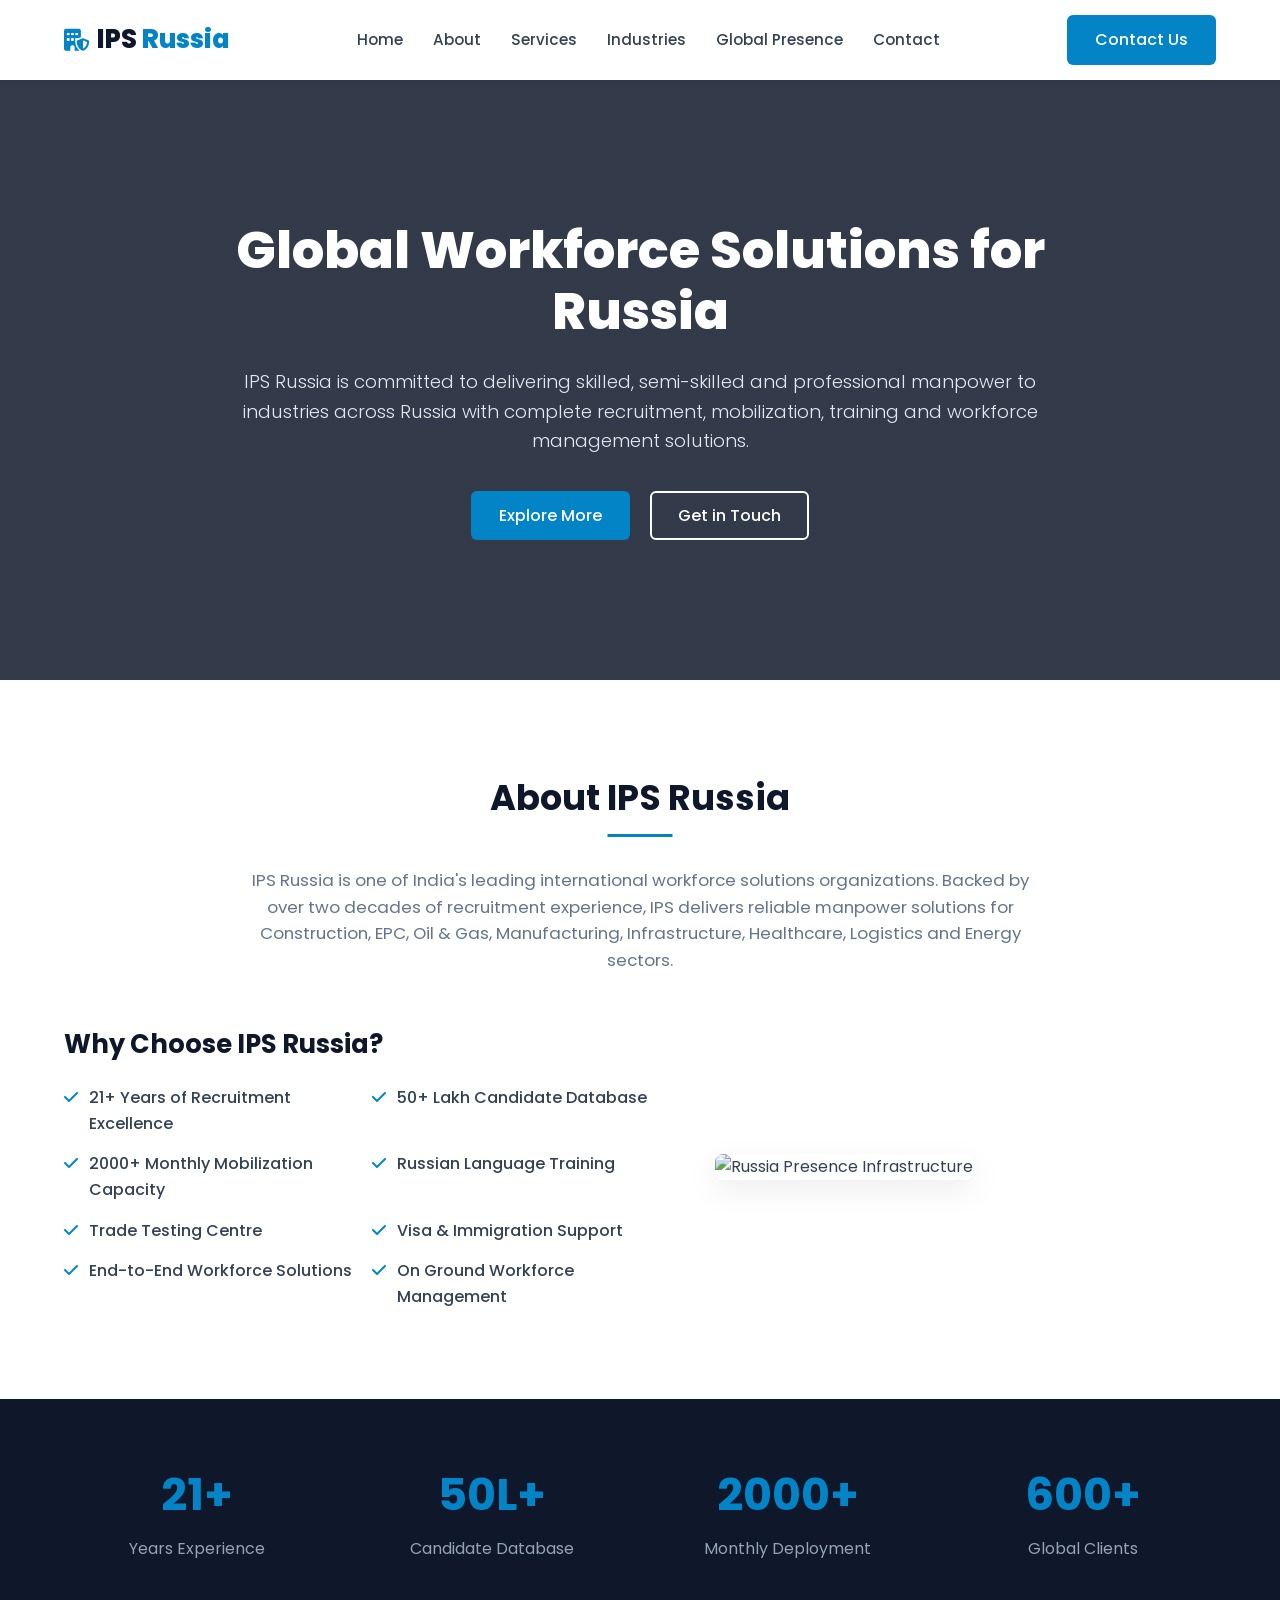
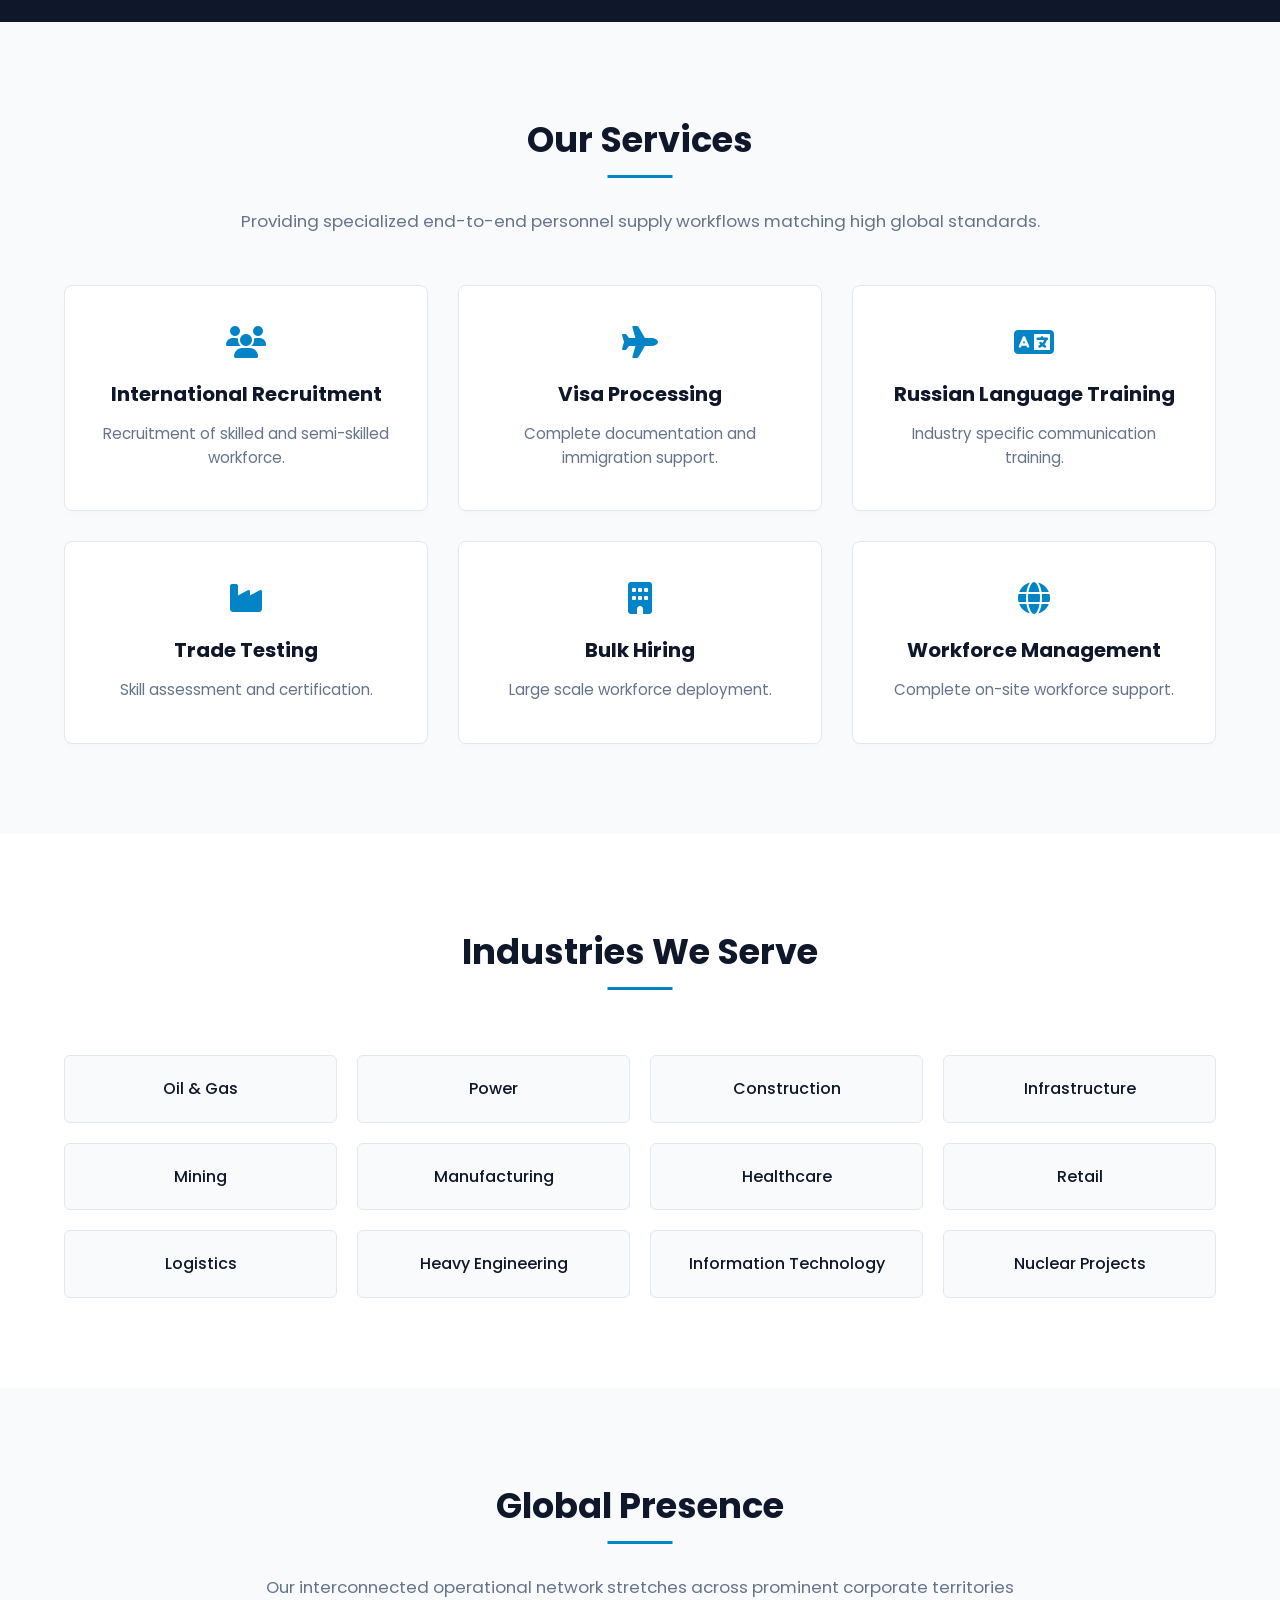
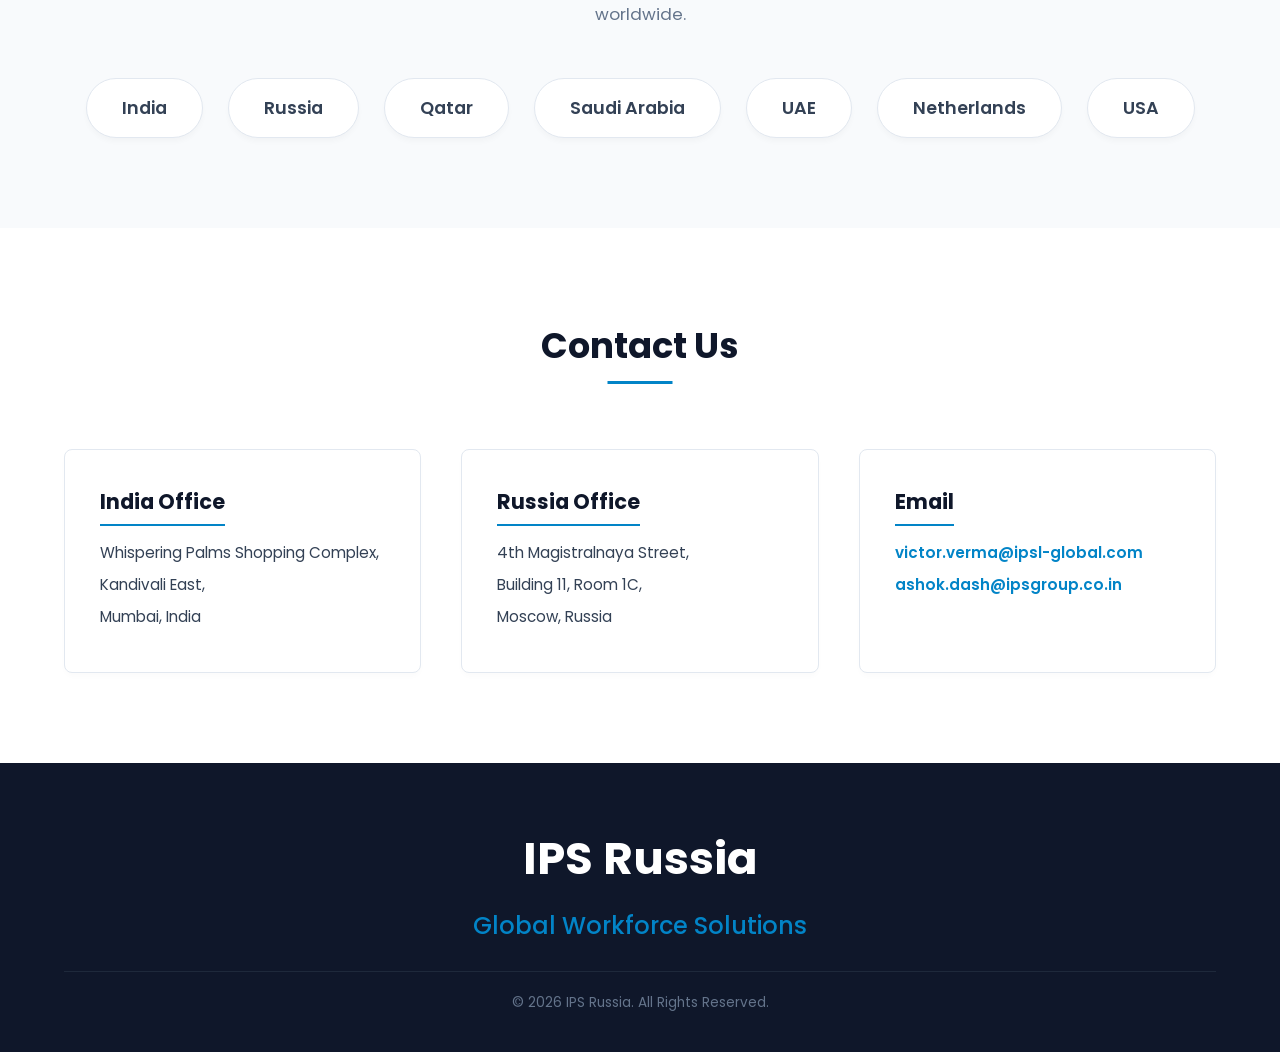
==== commit ef0f51ed: "Update index.html" ====
--- a/index.html
+++ b/index.html
@@ -602,13 +602,13 @@
                 <p>Our interconnected operational network stretches across prominent corporate territories worldwide.</p>
             </div>
             <div class="presence-grid">
-                <div>🇮🇳 India</div>
-                <div>🇷🇺 Russia</div>
-                <div>🇶🇦 Qatar</div>
-                <div>🇸🇦 Saudi Arabia</div>
-                <div>🇦🇪 UAE</div>
-                <div>🇳🇱 Netherlands</div>
-                <div>🇺🇸 USA</div>
+                <div>India</div>
+                <div> Russia</div>
+                <div>Qatar</div>
+                <div>Saudi Arabia</div>
+                <div> UAE</div>
+                <div>Netherlands</div>
+                <div>USA</div>
             </div>
         </div>
     </section>
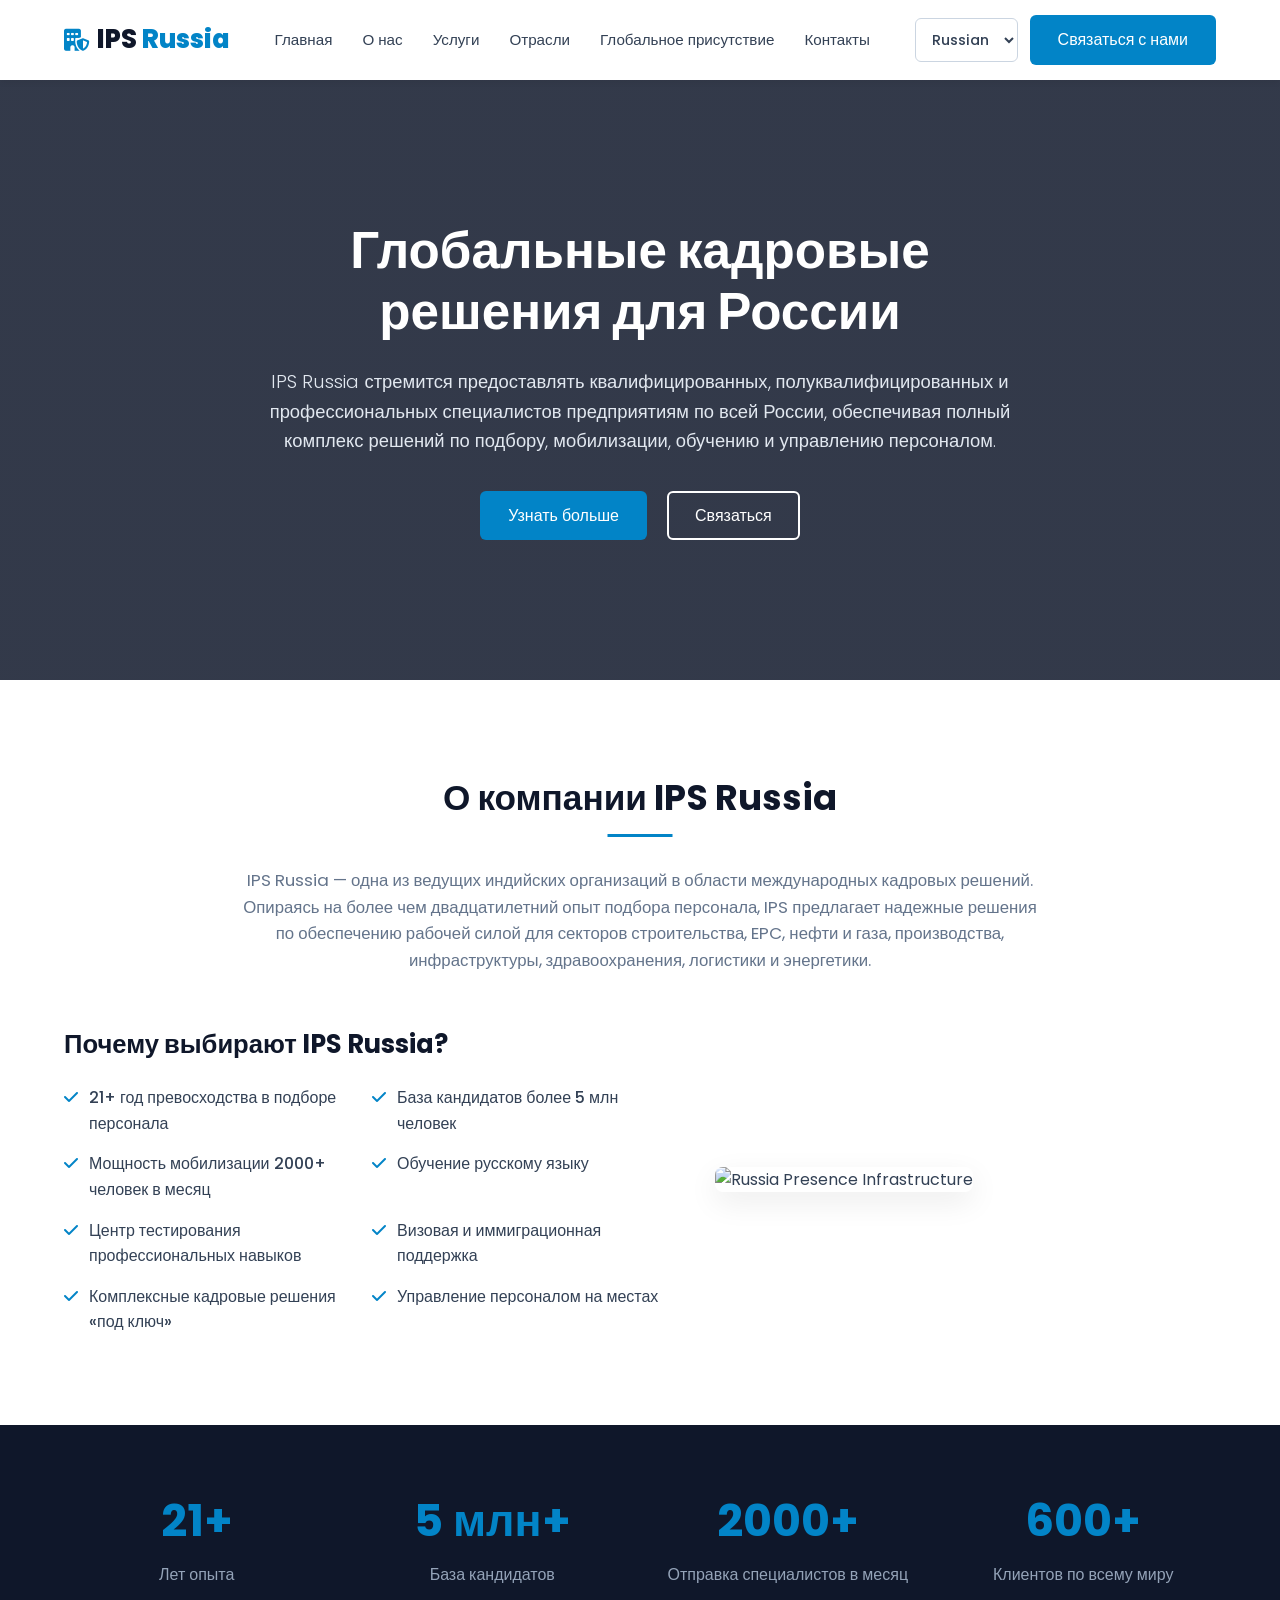
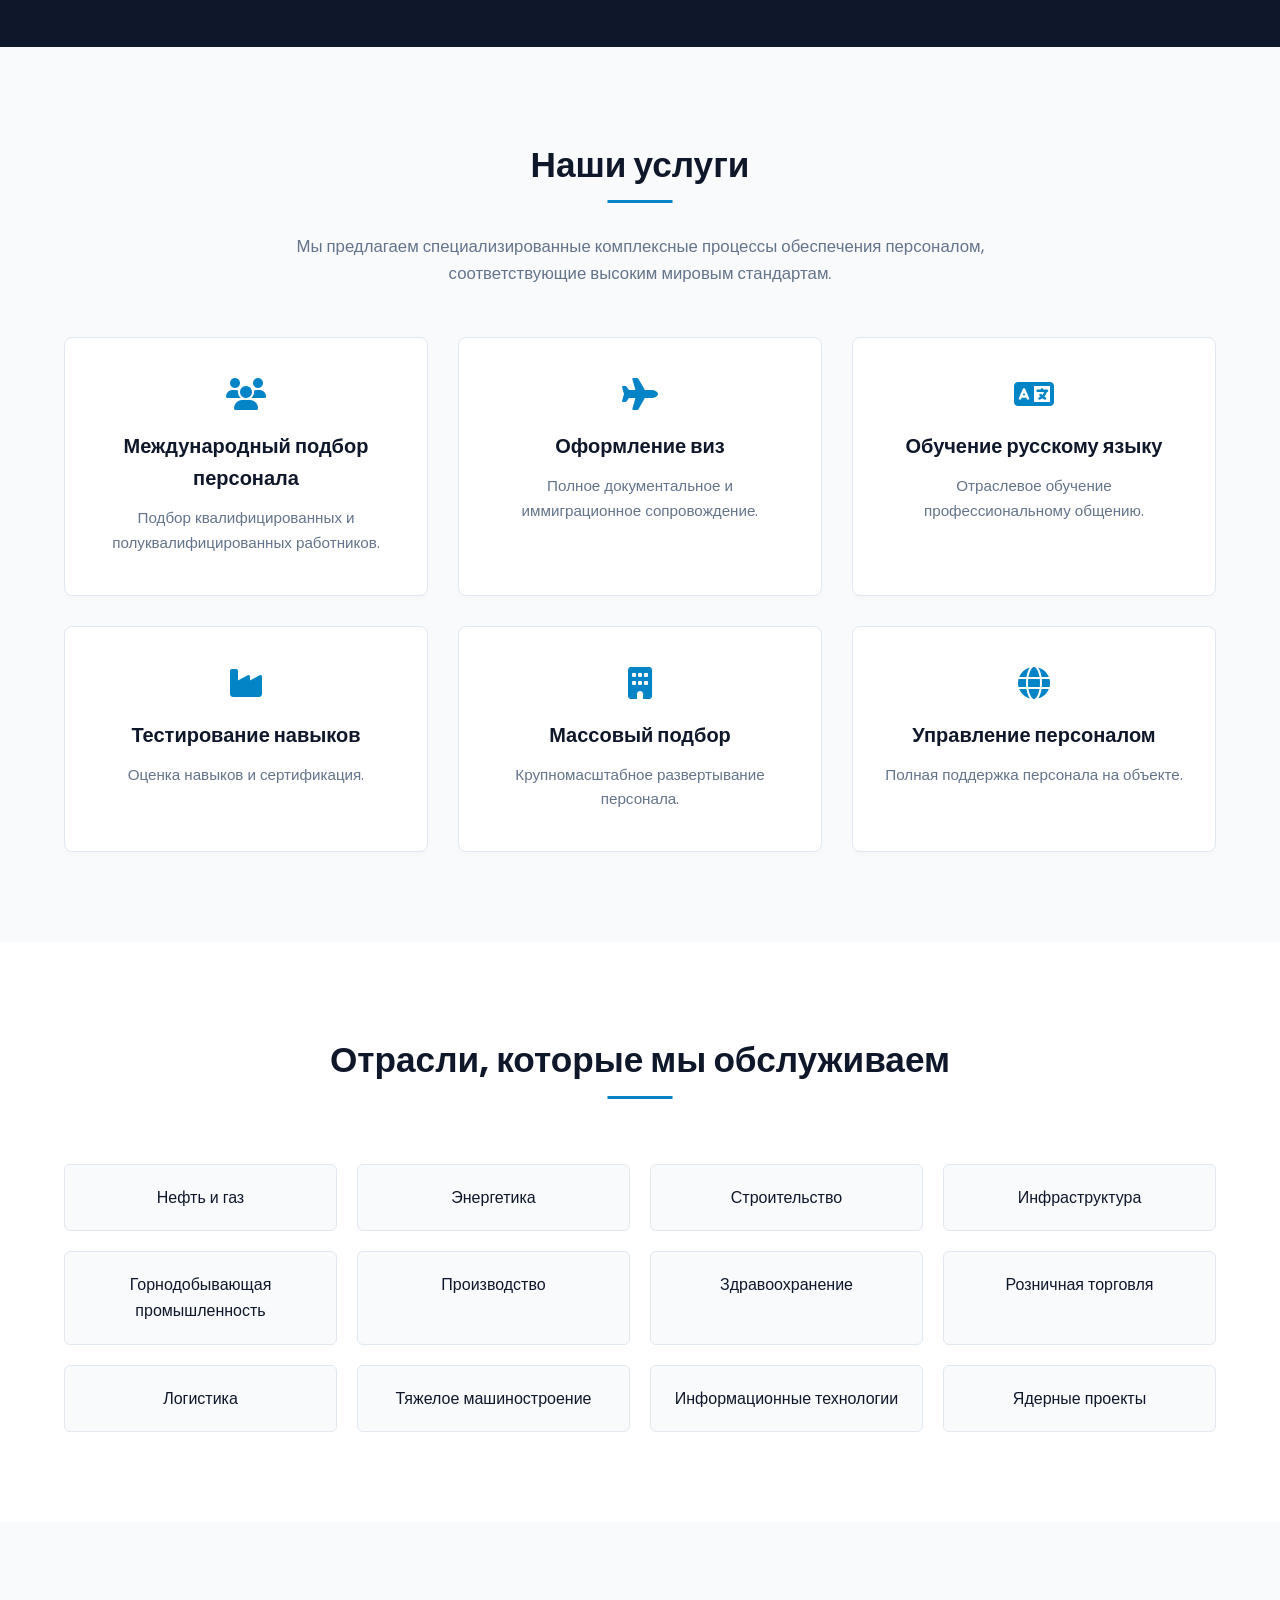
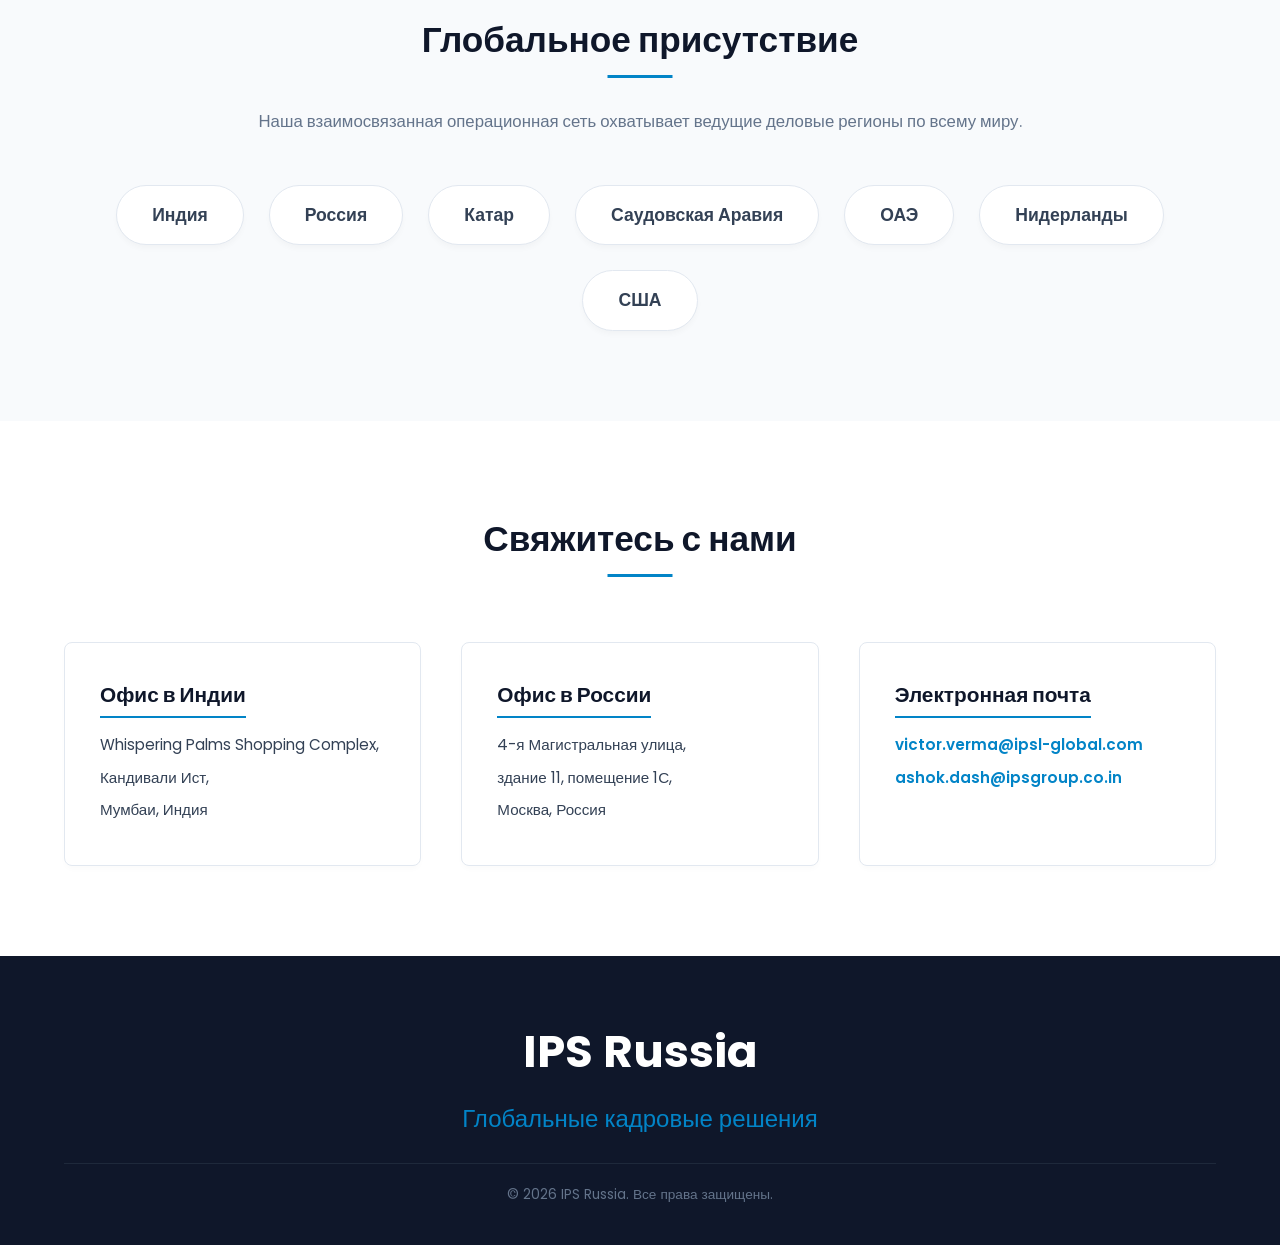
==== commit 27ecbad9: "Add files via upload" ====
--- a/index.html
+++ b/index.html
@@ -1,696 +1,844 @@
-<!DOCTYPE html>
-<html lang="en">
-<head>
-    <meta charset="UTF-8">
-    <meta http-equiv="X-UA-Compatible" content="IE=edge">
-    <meta name="viewport" content="width=device-width, initial-scale=1.0">
-    <title>IPS Russia | Global Workforce Solutions</title>
-    <meta name="description" content="IPS Russia - Providing Global Workforce Solutions in Russia">
-    
-    <link rel="preconnect" href="https://fonts.googleapis.com">
-    <link rel="preconnect" href="https://fonts.gstatic.com" crossorigin>
-    <link href="https://fonts.googleapis.com/css2?family=Poppins:wght@300;400;500;600;700;800&display=swap" rel="stylesheet">
-    
-    <link rel="stylesheet" href="https://cdnjs.cloudflare.com/ajax/libs/font-awesome/6.6.0/css/all.min.css">
-
-    <style>
-        /* --- Core Theme Settings --- */
-        :root {
-            --primary-dark: #0F172A;
-            --brand-blue: #0284C7;
-            --accent-gold: #D97706;
-            --banner-bg: #1E293B;
-            --text-dark: #334155;
-            --text-light: #64748B;
-            --bg-light: #F8FAFC;
-            --white: #FFFFFF;
-            --transition: all 0.3s ease;
-        }
-
-        * {
-            margin: 0;
-            padding: 0;
-            box-sizing: border-box;
-        }
-
-        html {
-            scroll-behavior: smooth;
-        }
-
-        body {
-            font-family: 'Poppins', sans-serif;
-            color: var(--text-dark);
-            background-color: var(--white);
-            line-height: 1.6;
-        }
-
-        .container {
-            width: 100%;
-            max-width: 1200px;
-            margin: 0 auto;
-            padding: 0 24px;
-        }
-
-        /* --- Utility UI Elements --- */
-        .btn {
-            display: inline-block;
-            background-color: var(--brand-blue);
-            color: var(--white);
-            padding: 12px 28px;
-            border-radius: 6px;
-            font-weight: 500;
-            text-decoration: none;
-            transition: var(--transition);
-        }
-
-        .btn:hover {
-            background-color: #0369A1;
-            transform: translateY(-2px);
-        }
-
-        .btn-outline {
-            display: inline-block;
-            background-color: transparent;
-            color: var(--white);
-            border: 2px solid var(--white);
-            padding: 10px 26px;
-            border-radius: 6px;
-            font-weight: 500;
-            text-decoration: none;
-            transition: var(--transition);
-        }
-
-        .btn-outline:hover {
-            background-color: var(--white);
-            color: var(--primary-dark);
-            transform: translateY(-2px);
-        }
-
-        .section-title {
-            text-align: center;
-            margin-bottom: 50px;
-        }
-
-        .section-title h2 {
-            font-size: 2.2rem;
-            color: var(--primary-dark);
-            margin-bottom: 15px;
-            position: relative;
-            display: inline-block;
-            padding-bottom: 10px;
-        }
-
-        .section-title h2::after {
-            content: '';
-            position: absolute;
-            bottom: 0;
-            left: 50%;
-            transform: translateX(-50%);
-            width: 65px;
-            height: 3px;
-            background-color: var(--brand-blue);
-        }
-
-        .section-title p {
-            max-width: 800px;
-            margin: 15px auto 0 auto;
-            color: var(--text-light);
-            font-size: 1.05rem;
-        }
-
-        /* --- Sticky Navigation --- */
-        header {
-            background-color: var(--white);
-            box-shadow: 0 4px 6px -1px rgba(0, 0, 0, 0.05);
-            position: sticky;
-            top: 0;
-            z-index: 1000;
-            padding: 15px 0;
-        }
-
-        header .container {
-            display: flex;
-            justify-content: space-between;
-            align-items: center;
-        }
-
-        .logo {
-            font-weight: 800;
-            font-size: 1.6rem;
-            color: var(--primary-dark);
-            display: flex;
-            align-items: center;
-        }
-
-        .logo span {
-            color: var(--brand-blue);
-            margin-left: 5px;
-        }
-
-        nav ul {
-            display: flex;
-            list-style: none;
-            gap: 30px;
-        }
-
-        nav ul li a {
-            text-decoration: none;
-            color: var(--text-dark);
-            font-weight: 500;
-            font-size: 0.95rem;
-            transition: var(--transition);
-        }
-
-        nav ul li a:hover {
-            color: var(--brand-blue);
-        }
-
-        /* --- Hero Section --- */
-        .hero {
-            position: relative;
-            background: linear-gradient(rgba(15, 23, 42, 0.85), rgba(15, 23, 42, 0.85)), 
-                        url('https://images.unsplash.com/photo-1513326738677-b964603b136d?auto=format&fit=crop&w=1200&q=80') no-repeat center center/cover;
-            padding: 140px 0;
-            text-align: center;
-            color: var(--white);
-        }
-
-        .hero-content {
-            max-width: 850px;
-            margin: 0 auto;
-            padding: 0 20px;
-        }
-
-        .hero h1 {
-            font-size: 3.2rem;
-            font-weight: 800;
-            line-height: 1.2;
-            margin-bottom: 25px;
-        }
-
-        .hero p {
-            font-size: 1.15rem;
-            color: #E2E8F0;
-            margin-bottom: 35px;
-            font-weight: 300;
-        }
-
-        .hero-buttons {
-            display: flex;
-            justify-content: center;
-            gap: 20px;
-        }
-
-        /* --- About Section --- */
-        #about {
-            padding: 90px 0;
-        }
-
-        .about-grid {
-            display: grid;
-            grid-template-columns: 1.2fr 1fr;
-            gap: 50px;
-            align-items: center;
-            margin-top: 40px;
-        }
-
-        .about-grid h3 {
-            font-size: 1.6rem;
-            color: var(--primary-dark);
-            margin-bottom: 20px;
-        }
-
-        .about-grid ul {
-            list-style: none;
-            display: grid;
-            grid-template-columns: repeat(2, 1fr);
-            gap: 15px;
-        }
-
-        .about-grid ul li {
-            position: relative;
-            padding-left: 25px;
-            font-weight: 500;
-            color: var(--text-dark);
-        }
-
-        .about-grid ul li::before {
-            content: "\f00c";
-            font-family: "Font Awesome 6 Free";
-            font-weight: 900;
-            position: absolute;
-            left: 0;
-            color: var(--brand-blue);
-        }
-
-        .about-grid img {
-            width: 100%;
-            border-radius: 8px;
-            box-shadow: 0 10px 30px rgba(0,0,0,0.08);
-        }
-
-        /* --- Stats Counter Grid --- */
-        .stats {
-            background-color: var(--primary-dark);
-            color: var(--white);
-            padding: 60px 0;
-        }
-
-        .stats .container {
-            display: grid;
-            grid-template-columns: repeat(4, 1fr);
-            gap: 30px;
-            text-align: center;
-        }
-
-        .stat h2 {
-            font-size: 2.8rem;
-            color: var(--brand-blue);
-            font-weight: 700;
-            margin-bottom: 5px;
-        }
-
-        .stat p {
-            font-size: 1rem;
-            color: #94A3B8;
-        }
-
-        /* --- Services Architecture --- */
-        #services {
-            background-color: var(--bg-light);
-            padding: 90px 0;
-        }
-
-        .service-grid {
-            display: grid;
-            grid-template-columns: repeat(3, 1fr);
-            gap: 30px;
-        }
-
-        .card {
-            background-color: var(--white);
-            padding: 40px 30px;
-            border-radius: 8px;
-            box-shadow: 0 4px 6px -1px rgba(0, 0, 0, 0.02);
-            border: 1px solid #E2E8F0;
-            transition: var(--transition);
-            text-align: center;
-        }
-
-        .card:hover {
-            transform: translateY(-5px);
-            box-shadow: 0 10px 25px rgba(0, 0, 0, 0.05);
-            border-color: var(--brand-blue);
-        }
-
-        .card i {
-            font-size: 2rem;
-            color: var(--brand-blue);
-            margin-bottom: 20px;
-        }
-
-        .card h3 {
-            font-size: 1.25rem;
-            color: var(--primary-dark);
-            margin-bottom: 12px;
-        }
-
-        .card p {
-            color: var(--text-light);
-            font-size: 0.95rem;
-        }
-
-        /* --- Industries Dynamic Array --- */
-        #industries {
-            padding: 90px 0;
-        }
-
-        .industry-grid {
-            display: grid;
-            grid-template-columns: repeat(4, 1fr);
-            gap: 20px;
-        }
-
-        .industry-grid div {
-            background-color: var(--bg-light);
-            border: 1px solid #E2E8F0;
-            padding: 20px;
-            text-align: center;
-            border-radius: 6px;
-            font-weight: 500;
-            color: var(--primary-dark);
-            transition: var(--transition);
-        }
-
-        .industry-grid div:hover {
-            background-color: var(--brand-blue);
-            color: var(--white);
-            border-color: var(--brand-blue);
-        }
-
-        /* --- Global Network Flags Area --- */
-        #presence {
-            background-color: var(--bg-light);
-            padding: 90px 0;
-        }
-
-        .presence-grid {
-            display: flex;
-            justify-content: center;
-            align-items: center;
-            flex-wrap: wrap;
-            gap: 25px;
-        }
-
-        .presence-grid div {
-            background: var(--white);
-            padding: 15px 35px;
-            border-radius: 50px;
-            font-weight: 600;
-            box-shadow: 0 4px 6px -1px rgba(0, 0, 0, 0.03);
-            border: 1px solid #E2E8F0;
-            font-size: 1.1rem;
-        }
-
-        /* --- Structured Contact Split Row --- */
-        #contact {
-            padding: 90px 0;
-        }
-
-        .contact-grid {
-            display: grid;
-            grid-template-columns: repeat(3, 1fr);
-            gap: 40px;
-            margin-top: 20px;
-        }
-
-        .contact-grid div {
-            background-color: var(--white);
-            padding: 35px;
-            border-radius: 8px;
-            border: 1px solid #E2E8F0;
-            box-shadow: 0 4px 6px -1px rgba(0, 0, 0, 0.02);
-        }
-
-        .contact-grid h3 {
-            font-size: 1.3rem;
-            color: var(--primary-dark);
-            margin-bottom: 15px;
-            border-bottom: 2px solid var(--brand-blue);
-            display: inline-block;
-            padding-bottom: 5px;
-        }
-
-        .contact-grid p {
-            color: var(--text-dark);
-            margin-bottom: 8px;
-            font-size: 0.95rem;
-        }
-
-        /* --- Footer Section --- */
-        footer {
-            background-color: var(--primary-dark);
-            color: var(--white);
-            padding: 60px 0 30px 0;
-            text-align: center;
-        }
-
-        footer h2 {
-            font-size: 2.8rem;
-            margin-bottom: 12px;
-        }
-
-        footer p {
-            color: #94A3B8;
-            margin-bottom: 9px;
-            font-size: 1.5rem;
-        }
-
-        footer p:last-child {
-            margin-top: 25px;
-            font-size: 0.85rem;
-            color: #64748B;
-            border-top: 1px solid #1E293B;
-            padding-top: 20px;
-        }
-
-        /* --- Mobile Responsiveness Setup --- */
-        @media (max-width: 992px) {
-            .about-grid, .service-grid { grid-template-columns: 1fr; }
-            .industry-grid { grid-template-columns: repeat(2, 1fr); }
-            .contact-grid { grid-template-columns: 1fr; gap: 20px; }
-            .stats .container { grid-template-columns: repeat(2, 1fr); }
-        }
-
-        @media (max-width: 768px) {
-            header .container { flex-direction: column; gap: 15px; }
-            nav ul { flex-wrap: wrap; justify-content: center; gap: 15px; }
-            .hero h1 { font-size: 2.2rem; }
-            .hero-buttons { flex-direction: column; gap: 10px; padding: 0 40px; }
-            .about-grid ul { grid-template-columns: 1fr; }
-        }
-    </style>
-</head>
-<body>
-
-    <header>
-        <div class="container">
-            <div class="logo">
-                <i class="fa-solid fa-building-shield" style="color:var(--brand-blue); margin-right:8px; font-size:1.4rem;"></i>
-                IPS<span>Russia</span>
-            </div>
-            <nav>
-                <ul>
-                    <li><a href="#">Home</a></li>
-                    <li><a href="#about">About</a></li>
-                    <li><a href="#services">Services</a></li>
-                    <li><a href="#industries">Industries</a></li>
-                    <li><a href="#presence">Global Presence</a></li>
-                    <li><a href="#contact">Contact</a></li>
-                </ul>
-            </nav>
-            <a href="#contact" class="btn">Contact Us</a>
-        </div>
-    </header>
-
-    <section class="hero">
-        <div class="hero-content">
-            <h1>Global Workforce Solutions for Russia</h1>
-            <p>IPS Russia is committed to delivering skilled, semi-skilled and professional manpower to industries across Russia with complete recruitment, mobilization, training and workforce management solutions.</p>
-            <div class="hero-buttons">
-                <a href="#about" class="btn">Explore More</a>
-                <a href="#contact" class="btn-outline">Get in Touch</a>
-            </div>
-        </div>
-    </section>
-
-    <section id="about">
-        <div class="container">
-            <div class="section-title">
-                <h2>About IPS Russia</h2>
-                <p>IPS Russia is one of India's leading international workforce solutions organizations. Backed by over two decades of recruitment experience, IPS delivers reliable manpower solutions for Construction, EPC, Oil & Gas, Manufacturing, Infrastructure, Healthcare, Logistics and Energy sectors.</p>
-            </div>
-            <div class="about-grid">
-                <div>
-                    <h3>Why Choose IPS Russia?</h3>
-                    <ul>
-                        <li>21+ Years of Recruitment Excellence</li>
-                        <li>50+ Lakh Candidate Database</li>
-                        <li>2000+ Monthly Mobilization Capacity</li>
-                        <li>Russian Language Training</li>
-                        <li>Trade Testing Centre</li>
-                        <li>Visa & Immigration Support</li>
-                        <li>End-to-End Workforce Solutions</li>
-                        <li>On Ground Workforce Management</li>
-                    </ul>
-                </div>
-                <div>
-                    <img src="https://images.unsplash.com/photo-1547448415-e9f5b28e570d?auto=format&fit=crop&w=600&q=80" alt="Russia Presence Infrastructure">
-                </div>
-            </div>
-        </div>
-    </section>
-
-    <section class="stats">
-        <div class="container">
-            <div class="stat">
-                <h2>21+</h2>
-                <p>Years Experience</p>
-            </div>
-            <div class="stat">
-                <h2>50L+</h2>
-                <p>Candidate Database</p>
-            </div>
-            <div class="stat">
-                <h2>2000+</h2>
-                <p>Monthly Deployment</p>
-            </div>
-            <div class="stat">
-                <h2>600+</h2>
-                <p>Global Clients</p>
-            </div>
-        </div>
-    </section>
-
-    <section id="services">
-        <div class="container">
-            <div class="section-title">
-                <h2>Our Services</h2>
-                <p>Providing specialized end-to-end personnel supply workflows matching high global standards.</p>
-            </div>
-            <div class="service-grid">
-                <div class="card">
-                    <i class="fa-solid fa-users"></i>
-                    <h3>International Recruitment</h3>
-                    <p>Recruitment of skilled and semi-skilled workforce.</p>
-                </div>
-                <div class="card">
-                    <i class="fa-solid fa-plane"></i>
-                    <h3>Visa Processing</h3>
-                    <p>Complete documentation and immigration support.</p>
-                </div>
-                <div class="card">
-                    <i class="fa-solid fa-language"></i>
-                    <h3>Russian Language Training</h3>
-                    <p>Industry specific communication training.</p>
-                </div>
-                <div class="card">
-                    <i class="fa-solid fa-industry"></i>
-                    <h3>Trade Testing</h3>
-                    <p>Skill assessment and certification.</p>
-                </div>
-                <div class="card">
-                    <i class="fa-solid fa-building"></i>
-                    <h3>Bulk Hiring</h3>
-                    <p>Large scale workforce deployment.</p>
-                </div>
-                <div class="card">
-                    <i class="fa-solid fa-globe"></i>
-                    <h3>Workforce Management</h3>
-                    <p>Complete on-site workforce support.</p>
-                </div>
-            </div>
-        </div>
-    </section>
-
-    <section id="industries">
-        <div class="container">
-            <div class="section-title">
-                <h2>Industries We Serve</h2>
-            </div>
-            <div class="industry-grid">
-                <div>Oil & Gas</div>
-                <div>Power</div>
-                <div>Construction</div>
-                <div>Infrastructure</div>
-                <div>Mining</div>
-                <div>Manufacturing</div>
-                <div>Healthcare</div>
-                <div>Retail</div>
-                <div>Logistics</div>
-                <div>Heavy Engineering</div>
-                <div>Information Technology</div>
-                <div>Nuclear Projects</div>
-            </div>
-        </div>
-    </section>
-
-    <section id="presence">
-        <div class="container">
-            <div class="section-title">
-                <h2>Global Presence</h2>
-                <p>Our interconnected operational network stretches across prominent corporate territories worldwide.</p>
-            </div>
-            <div class="presence-grid">
-                <div>India</div>
-                <div> Russia</div>
-                <div>Qatar</div>
-                <div>Saudi Arabia</div>
-                <div> UAE</div>
-                <div>Netherlands</div>
-                <div>USA</div>
-            </div>
-        </div>
-    </section>
-
-    <section id="contact">
-        <div class="container">
-            <div class="section-title">
-                <h2>Contact Us</h2>
-            </div>
-            <div class="contact-grid">
-                <div>
-                    <h3>India Office</h3>
-                    <p>Whispering Palms Shopping Complex,</p>
-                    <p>Kandivali East,</p>
-                    <p>Mumbai, India</p>
-                </div>
-                <div>
-                    <h3>Russia Office</h3>
-                    <p>4th Magistralnaya Street,</p>
-                    <p>Building 11, Room 1C,</p>
-                    <p>Moscow, Russia</p>
-                </div>
-                <div>
-                    <h3>Email</h3>
-                    <p style="font-weight:600; color:var(--brand-blue);">victor.verma@ipsl-global.com</p>
-                    <p style="font-weight:600; color:var(--brand-blue);">ashok.dash@ipsgroup.co.in</p>
-                </div>
-            </div>
-        </div>
-    </section>
-
-    <footer>
-        <div class="container">
-            <h2>IPS Russia</h2>
-            <p style="color:var(--brand-blue); font-weight:500;">Global Workforce Solutions</p>
-            <p>&copy; 2026 IPS Russia. All Rights Reserved.</p>
-        </div>
-    </footer>
-
-    <script>
-        document.addEventListener('DOMContentLoaded', () => {
-            const navLinks = document.querySelectorAll('nav ul li a');
-            
-            navLinks.forEach(link => {
-                link.addEventListener('click', function(e) {
-                    const targetHref = this.getAttribute('href');
-                    if (targetHref.startsWith('#') && targetHref.length > 1) {
-                        e.preventDefault();
-                        const targetSection = document.querySelector(targetHref);
-                        if (targetSection) {
-                            window.scrollTo({
-                                top: targetSection.offsetTop - 90,
-                                behavior: 'smooth'
-                            });
-                        }
-                    }
-                });
-            });
-
-            const cards = document.querySelectorAll('.card, .industry-grid div, .contact-grid div');
-            const observerOptions = {
-                threshold: 0.1,
-                rootMargin: "0px 0px -50px 0px"
-            };
-
-            const elementObserver = new IntersectionObserver((entries, observer) => {
-                entries.forEach((entry, idx) => {
-                    if(entry.isIntersecting) {
-                        entry.target.style.opacity = '1';
-                        entry.target.style.transform = 'translateY(0)';
-                        observer.unobserve(entry.target);
-                    }
-                });
-            }, observerOptions);
-
-            cards.forEach(card => {
-                card.style.opacity = '0';
-                card.style.transform = 'translateY(20px)';
-                card.style.transition = 'opacity 0.6s ease-out, transform 0.6s ease-out';
-                elementObserver.observe(card);
-            });
-        });
-    </script>
-</body>
-</html>
+<!DOCTYPE html>
+<html lang="ru">
+<head>
+    <meta charset="UTF-8">
+    <meta http-equiv="X-UA-Compatible" content="IE=edge">
+    <meta name="viewport" content="width=device-width, initial-scale=1.0">
+    <title>IPS Russia | Глобальные кадровые решения</title>
+    <meta name="description" content="IPS Russia - Глобальные кадровые решения в России">
+    
+    <link rel="preconnect" href="https://fonts.googleapis.com">
+    <link rel="preconnect" href="https://fonts.gstatic.com" crossorigin>
+    <link href="https://fonts.googleapis.com/css2?family=Poppins:wght@300;400;500;600;700;800&display=swap" rel="stylesheet">
+    
+    <link rel="stylesheet" href="https://cdnjs.cloudflare.com/ajax/libs/font-awesome/6.6.0/css/all.min.css">
+
+    <style>
+        /* --- Core Theme Settings --- */
+        :root {
+            --primary-dark: #0F172A;
+            --brand-blue: #0284C7;
+            --accent-gold: #D97706;
+            --banner-bg: #1E293B;
+            --text-dark: #334155;
+            --text-light: #64748B;
+            --bg-light: #F8FAFC;
+            --white: #FFFFFF;
+            --transition: all 0.3s ease;
+        }
+
+        * {
+            margin: 0;
+            padding: 0;
+            box-sizing: border-box;
+        }
+
+        html {
+            scroll-behavior: smooth;
+        }
+
+        body {
+            font-family: 'Poppins', sans-serif;
+            color: var(--text-dark);
+            background-color: var(--white);
+            line-height: 1.6;
+        }
+
+        .container {
+            width: 100%;
+            max-width: 1200px;
+            margin: 0 auto;
+            padding: 0 24px;
+        }
+
+        /* --- Utility UI Elements --- */
+        .btn {
+            display: inline-block;
+            background-color: var(--brand-blue);
+            color: var(--white);
+            padding: 12px 28px;
+            border-radius: 6px;
+            font-weight: 500;
+            text-decoration: none;
+            transition: var(--transition);
+        }
+
+        .btn:hover {
+            background-color: #0369A1;
+            transform: translateY(-2px);
+        }
+
+        .btn-outline {
+            display: inline-block;
+            background-color: transparent;
+            color: var(--white);
+            border: 2px solid var(--white);
+            padding: 10px 26px;
+            border-radius: 6px;
+            font-weight: 500;
+            text-decoration: none;
+            transition: var(--transition);
+        }
+
+        .btn-outline:hover {
+            background-color: var(--white);
+            color: var(--primary-dark);
+            transform: translateY(-2px);
+        }
+
+        .section-title {
+            text-align: center;
+            margin-bottom: 50px;
+        }
+
+        .section-title h2 {
+            font-size: 2.2rem;
+            color: var(--primary-dark);
+            margin-bottom: 15px;
+            position: relative;
+            display: inline-block;
+            padding-bottom: 10px;
+        }
+
+        .section-title h2::after {
+            content: '';
+            position: absolute;
+            bottom: 0;
+            left: 50%;
+            transform: translateX(-50%);
+            width: 65px;
+            height: 3px;
+            background-color: var(--brand-blue);
+        }
+
+        .section-title p {
+            max-width: 800px;
+            margin: 15px auto 0 auto;
+            color: var(--text-light);
+            font-size: 1.05rem;
+        }
+
+        /* --- Sticky Navigation --- */
+        header {
+            background-color: var(--white);
+            box-shadow: 0 4px 6px -1px rgba(0, 0, 0, 0.05);
+            position: sticky;
+            top: 0;
+            z-index: 1000;
+            padding: 15px 0;
+        }
+
+        header .container {
+            display: flex;
+            justify-content: space-between;
+            align-items: center;
+        }
+
+        .logo {
+            font-weight: 800;
+            font-size: 1.6rem;
+            color: var(--primary-dark);
+            display: flex;
+            align-items: center;
+        }
+
+        .logo span {
+            color: var(--brand-blue);
+            margin-left: 5px;
+        }
+
+        nav ul {
+            display: flex;
+            list-style: none;
+            gap: 30px;
+        }
+
+        nav ul li a {
+            text-decoration: none;
+            color: var(--text-dark);
+            font-weight: 500;
+            font-size: 0.95rem;
+            transition: var(--transition);
+        }
+
+        nav ul li a:hover {
+            color: var(--brand-blue);
+        }
+
+        /* --- Language Dropdown --- */
+        .header-actions {
+            display: flex;
+            align-items: center;
+            gap: 12px;
+        }
+
+        .lang-select {
+            font-family: 'Poppins', sans-serif;
+            font-size: 0.9rem;
+            font-weight: 500;
+            color: var(--text-dark);
+            background-color: var(--white);
+            border: 1px solid #CBD5E1;
+            border-radius: 6px;
+            padding: 10px 12px;
+            cursor: pointer;
+            outline: none;
+            transition: var(--transition);
+        }
+
+        .lang-select:hover,
+        .lang-select:focus {
+            border-color: var(--brand-blue);
+        }
+
+        /* --- Hero Section --- */
+        .hero {
+            position: relative;
+            background: linear-gradient(rgba(15, 23, 42, 0.85), rgba(15, 23, 42, 0.85)),
+                        url('https://images.unsplash.com/photo-1513326738677-b964603b136d?auto=format&fit=crop&w=1200&q=80') no-repeat center center/cover;
+            padding: 140px 0;
+            text-align: center;
+            color: var(--white);
+        }
+
+        .hero-content {
+            max-width: 850px;
+            margin: 0 auto;
+            padding: 0 20px;
+        }
+
+        .hero h1 {
+            font-size: 3.2rem;
+            font-weight: 800;
+            line-height: 1.2;
+            margin-bottom: 25px;
+        }
+
+        .hero p {
+            font-size: 1.15rem;
+            color: #E2E8F0;
+            margin-bottom: 35px;
+            font-weight: 300;
+        }
+
+        .hero-buttons {
+            display: flex;
+            justify-content: center;
+            gap: 20px;
+        }
+
+        /* --- About Section --- */
+        #about {
+            padding: 90px 0;
+        }
+
+        .about-grid {
+            display: grid;
+            grid-template-columns: 1.2fr 1fr;
+            gap: 50px;
+            align-items: center;
+            margin-top: 40px;
+        }
+
+        .about-grid h3 {
+            font-size: 1.6rem;
+            color: var(--primary-dark);
+            margin-bottom: 20px;
+        }
+
+        .about-grid ul {
+            list-style: none;
+            display: grid;
+            grid-template-columns: repeat(2, 1fr);
+            gap: 15px;
+        }
+
+        .about-grid ul li {
+            position: relative;
+            padding-left: 25px;
+            font-weight: 500;
+            color: var(--text-dark);
+        }
+
+        .about-grid ul li::before {
+            content: "\f00c";
+            font-family: "Font Awesome 6 Free";
+            font-weight: 900;
+            position: absolute;
+            left: 0;
+            color: var(--brand-blue);
+        }
+
+        .about-grid img {
+            width: 100%;
+            border-radius: 8px;
+            box-shadow: 0 10px 30px rgba(0,0,0,0.08);
+        }
+
+        /* --- Stats Counter Grid --- */
+        .stats {
+            background-color: var(--primary-dark);
+            color: var(--white);
+            padding: 60px 0;
+        }
+
+        .stats .container {
+            display: grid;
+            grid-template-columns: repeat(4, 1fr);
+            gap: 30px;
+            text-align: center;
+        }
+
+        .stat h2 {
+            font-size: 2.8rem;
+            color: var(--brand-blue);
+            font-weight: 700;
+            margin-bottom: 5px;
+        }
+
+        .stat p {
+            font-size: 1rem;
+            color: #94A3B8;
+        }
+
+        /* --- Services Architecture --- */
+        #services {
+            background-color: var(--bg-light);
+            padding: 90px 0;
+        }
+
+        .service-grid {
+            display: grid;
+            grid-template-columns: repeat(3, 1fr);
+            gap: 30px;
+        }
+
+        .card {
+            background-color: var(--white);
+            padding: 40px 30px;
+            border-radius: 8px;
+            box-shadow: 0 4px 6px -1px rgba(0, 0, 0, 0.02);
+            border: 1px solid #E2E8F0;
+            transition: var(--transition);
+            text-align: center;
+        }
+
+        .card:hover {
+            transform: translateY(-5px);
+            box-shadow: 0 10px 25px rgba(0, 0, 0, 0.05);
+            border-color: var(--brand-blue);
+        }
+
+        .card i {
+            font-size: 2rem;
+            color: var(--brand-blue);
+            margin-bottom: 20px;
+        }
+
+        .card h3 {
+            font-size: 1.25rem;
+            color: var(--primary-dark);
+            margin-bottom: 12px;
+        }
+
+        .card p {
+            color: var(--text-light);
+            font-size: 0.95rem;
+        }
+
+        /* --- Industries Dynamic Array --- */
+        #industries {
+            padding: 90px 0;
+        }
+
+        .industry-grid {
+            display: grid;
+            grid-template-columns: repeat(4, 1fr);
+            gap: 20px;
+        }
+
+        .industry-grid div {
+            background-color: var(--bg-light);
+            border: 1px solid #E2E8F0;
+            padding: 20px;
+            text-align: center;
+            border-radius: 6px;
+            font-weight: 500;
+            color: var(--primary-dark);
+            transition: var(--transition);
+        }
+
+        .industry-grid div:hover {
+            background-color: var(--brand-blue);
+            color: var(--white);
+            border-color: var(--brand-blue);
+        }
+
+        /* --- Global Network Flags Area --- */
+        #presence {
+            background-color: var(--bg-light);
+            padding: 90px 0;
+        }
+
+        .presence-grid {
+            display: flex;
+            justify-content: center;
+            align-items: center;
+            flex-wrap: wrap;
+            gap: 25px;
+        }
+
+        .presence-grid div {
+            background: var(--white);
+            padding: 15px 35px;
+            border-radius: 50px;
+            font-weight: 600;
+            box-shadow: 0 4px 6px -1px rgba(0, 0, 0, 0.03);
+            border: 1px solid #E2E8F0;
+            font-size: 1.1rem;
+        }
+
+        /* --- Structured Contact Split Row --- */
+        #contact {
+            padding: 90px 0;
+        }
+
+        .contact-grid {
+            display: grid;
+            grid-template-columns: repeat(3, 1fr);
+            gap: 40px;
+            margin-top: 20px;
+        }
+
+        .contact-grid div {
+            background-color: var(--white);
+            padding: 35px;
+            border-radius: 8px;
+            border: 1px solid #E2E8F0;
+            box-shadow: 0 4px 6px -1px rgba(0, 0, 0, 0.02);
+        }
+
+        .contact-grid h3 {
+            font-size: 1.3rem;
+            color: var(--primary-dark);
+            margin-bottom: 15px;
+            border-bottom: 2px solid var(--brand-blue);
+            display: inline-block;
+            padding-bottom: 5px;
+        }
+
+        .contact-grid p {
+            color: var(--text-dark);
+            margin-bottom: 8px;
+            font-size: 0.95rem;
+        }
+
+        /* --- Footer Section --- */
+        footer {
+            background-color: var(--primary-dark);
+            color: var(--white);
+            padding: 60px 0 30px 0;
+            text-align: center;
+        }
+
+        footer h2 {
+            font-size: 2.8rem;
+            margin-bottom: 12px;
+        }
+
+        footer p {
+            color: #94A3B8;
+            margin-bottom: 9px;
+            font-size: 1.5rem;
+        }
+
+        footer p:last-child {
+            margin-top: 25px;
+            font-size: 0.85rem;
+            color: #64748B;
+            border-top: 1px solid #1E293B;
+            padding-top: 20px;
+        }
+
+        /* --- Mobile Responsiveness Setup --- */
+        @media (max-width: 992px) {
+            .about-grid, .service-grid { grid-template-columns: 1fr; }
+            .industry-grid { grid-template-columns: repeat(2, 1fr); }
+            .contact-grid { grid-template-columns: 1fr; gap: 20px; }
+            .stats .container { grid-template-columns: repeat(2, 1fr); }
+        }
+
+        @media (max-width: 768px) {
+            header .container { flex-direction: column; gap: 15px; }
+            nav ul { flex-wrap: wrap; justify-content: center; gap: 15px; }
+            .hero h1 { font-size: 2.2rem; }
+            .hero-buttons { flex-direction: column; gap: 10px; padding: 0 40px; }
+            .about-grid ul { grid-template-columns: 1fr; }
+        }
+    </style>
+</head>
+<body>
+
+    <header>
+        <div class="container">
+            <div class="logo">
+                <i class="fa-solid fa-building-shield" style="color:var(--brand-blue); margin-right:8px; font-size:1.4rem;"></i>
+                IPS<span>Russia</span>
+            </div>
+            <nav>
+                <ul>
+                    <li><a href="#" data-i18n="nav_home">Главная</a></li>
+                    <li><a href="#about" data-i18n="nav_about">О нас</a></li>
+                    <li><a href="#services" data-i18n="nav_services">Услуги</a></li>
+                    <li><a href="#industries" data-i18n="nav_industries">Отрасли</a></li>
+                    <li><a href="#presence" data-i18n="nav_presence">Глобальное присутствие</a></li>
+                    <li><a href="#contact" data-i18n="nav_contact">Контакты</a></li>
+                </ul>
+            </nav>
+            <div class="header-actions">
+                <select id="langSelect" class="lang-select" aria-label="Language / Язык">
+                    <option value="ru" selected>Russian</option>
+                    <option value="en">English</option>
+                </select>
+                <a href="#contact" class="btn" data-i18n="btn_contact_us">Связаться с нами</a>
+            </div>
+        </div>
+    </header>
+
+    <section class="hero">
+        <div class="hero-content">
+            <h1 data-i18n="hero_title">Глобальные кадровые решения для России</h1>
+            <p data-i18n="hero_text">IPS Russia стремится предоставлять квалифицированных, полуквалифицированных и профессиональных специалистов предприятиям по всей России, обеспечивая полный комплекс решений по подбору, мобилизации, обучению и управлению персоналом.</p>
+            <div class="hero-buttons">
+                <a href="#about" class="btn" data-i18n="btn_explore">Узнать больше</a>
+                <a href="#contact" class="btn-outline" data-i18n="btn_touch">Связаться</a>
+            </div>
+        </div>
+    </section>
+
+    <section id="about">
+        <div class="container">
+            <div class="section-title">
+                <h2 data-i18n="about_title">О компании IPS Russia</h2>
+                <p data-i18n="about_text">IPS Russia — одна из ведущих индийских организаций в области международных кадровых решений. Опираясь на более чем двадцатилетний опыт подбора персонала, IPS предлагает надежные решения по обеспечению рабочей силой для секторов строительства, EPC, нефти и газа, производства, инфраструктуры, здравоохранения, логистики и энергетики.</p>
+            </div>
+            <div class="about-grid">
+                <div>
+                    <h3 data-i18n="why_title">Почему выбирают IPS Russia?</h3>
+                    <ul>
+                        <li data-i18n="why_1">21+ год превосходства в подборе персонала</li>
+                        <li data-i18n="why_2">База кандидатов более 5 млн человек</li>
+                        <li data-i18n="why_3">Мощность мобилизации 2000+ человек в месяц</li>
+                        <li data-i18n="why_4">Обучение русскому языку</li>
+                        <li data-i18n="why_5">Центр тестирования профессиональных навыков</li>
+                        <li data-i18n="why_6">Визовая и иммиграционная поддержка</li>
+                        <li data-i18n="why_7">Комплексные кадровые решения «под ключ»</li>
+                        <li data-i18n="why_8">Управление персоналом на местах</li>
+                    </ul>
+                </div>
+                <div>
+                    <img src="https://images.unsplash.com/photo-1547448415-e9f5b28e570d?auto=format&fit=crop&w=600&q=80" alt="Russia Presence Infrastructure">
+                </div>
+            </div>
+        </div>
+    </section>
+
+    <section class="stats">
+        <div class="container">
+            <div class="stat">
+                <h2>21+</h2>
+                <p data-i18n="stat_1">Лет опыта</p>
+            </div>
+            <div class="stat">
+                <h2 data-i18n="stat_2_num">5 млн+</h2>
+                <p data-i18n="stat_2">База кандидатов</p>
+            </div>
+            <div class="stat">
+                <h2>2000+</h2>
+                <p data-i18n="stat_3">Отправка специалистов в месяц</p>
+            </div>
+            <div class="stat">
+                <h2>600+</h2>
+                <p data-i18n="stat_4">Клиентов по всему миру</p>
+            </div>
+        </div>
+    </section>
+
+    <section id="services">
+        <div class="container">
+            <div class="section-title">
+                <h2 data-i18n="services_title">Наши услуги</h2>
+                <p data-i18n="services_text">Мы предлагаем специализированные комплексные процессы обеспечения персоналом, соответствующие высоким мировым стандартам.</p>
+            </div>
+            <div class="service-grid">
+                <div class="card">
+                    <i class="fa-solid fa-users"></i>
+                    <h3 data-i18n="srv_1_t">Международный подбор персонала</h3>
+                    <p data-i18n="srv_1_p">Подбор квалифицированных и полуквалифицированных работников.</p>
+                </div>
+                <div class="card">
+                    <i class="fa-solid fa-plane"></i>
+                    <h3 data-i18n="srv_2_t">Оформление виз</h3>
+                    <p data-i18n="srv_2_p">Полное документальное и иммиграционное сопровождение.</p>
+                </div>
+                <div class="card">
+                    <i class="fa-solid fa-language"></i>
+                    <h3 data-i18n="srv_3_t">Обучение русскому языку</h3>
+                    <p data-i18n="srv_3_p">Отраслевое обучение профессиональному общению.</p>
+                </div>
+                <div class="card">
+                    <i class="fa-solid fa-industry"></i>
+                    <h3 data-i18n="srv_4_t">Тестирование навыков</h3>
+                    <p data-i18n="srv_4_p">Оценка навыков и сертификация.</p>
+                </div>
+                <div class="card">
+                    <i class="fa-solid fa-building"></i>
+                    <h3 data-i18n="srv_5_t">Массовый подбор</h3>
+                    <p data-i18n="srv_5_p">Крупномасштабное развертывание персонала.</p>
+                </div>
+                <div class="card">
+                    <i class="fa-solid fa-globe"></i>
+                    <h3 data-i18n="srv_6_t">Управление персоналом</h3>
+                    <p data-i18n="srv_6_p">Полная поддержка персонала на объекте.</p>
+                </div>
+            </div>
+        </div>
+    </section>
+
+    <section id="industries">
+        <div class="container">
+            <div class="section-title">
+                <h2 data-i18n="ind_title">Отрасли, которые мы обслуживаем</h2>
+            </div>
+            <div class="industry-grid">
+                <div data-i18n="ind_1">Нефть и газ</div>
+                <div data-i18n="ind_2">Энергетика</div>
+                <div data-i18n="ind_3">Строительство</div>
+                <div data-i18n="ind_4">Инфраструктура</div>
+                <div data-i18n="ind_5">Горнодобывающая промышленность</div>
+                <div data-i18n="ind_6">Производство</div>
+                <div data-i18n="ind_7">Здравоохранение</div>
+                <div data-i18n="ind_8">Розничная торговля</div>
+                <div data-i18n="ind_9">Логистика</div>
+                <div data-i18n="ind_10">Тяжелое машиностроение</div>
+                <div data-i18n="ind_11">Информационные технологии</div>
+                <div data-i18n="ind_12">Ядерные проекты</div>
+            </div>
+        </div>
+    </section>
+
+    <section id="presence">
+        <div class="container">
+            <div class="section-title">
+                <h2 data-i18n="pres_title">Глобальное присутствие</h2>
+                <p data-i18n="pres_text">Наша взаимосвязанная операционная сеть охватывает ведущие деловые регионы по всему миру.</p>
+            </div>
+            <div class="presence-grid">
+                <div data-i18n="c_india">Индия</div>
+                <div data-i18n="c_russia">Россия</div>
+                <div data-i18n="c_qatar">Катар</div>
+                <div data-i18n="c_saudi">Саудовская Аравия</div>
+                <div data-i18n="c_uae">ОАЭ</div>
+                <div data-i18n="c_nl">Нидерланды</div>
+                <div data-i18n="c_usa">США</div>
+            </div>
+        </div>
+    </section>
+
+    <section id="contact">
+        <div class="container">
+            <div class="section-title">
+                <h2 data-i18n="contact_title">Свяжитесь с нами</h2>
+            </div>
+            <div class="contact-grid">
+                <div>
+                    <h3 data-i18n="off_in_t">Офис в Индии</h3>
+                    <p data-i18n="off_in_1">Whispering Palms Shopping Complex,</p>
+                    <p data-i18n="off_in_2">Кандивали Ист,</p>
+                    <p data-i18n="off_in_3">Мумбаи, Индия</p>
+                </div>
+                <div>
+                    <h3 data-i18n="off_ru_t">Офис в России</h3>
+                    <p data-i18n="off_ru_1">4-я Магистральная улица,</p>
+                    <p data-i18n="off_ru_2">здание 11, помещение 1С,</p>
+                    <p data-i18n="off_ru_3">Москва, Россия</p>
+                </div>
+                <div>
+                    <h3 data-i18n="email_t">Электронная почта</h3>
+                    <p style="font-weight:600; color:var(--brand-blue);">victor.verma@ipsl-global.com</p>
+                    <p style="font-weight:600; color:var(--brand-blue);">ashok.dash@ipsgroup.co.in</p>
+                </div>
+            </div>
+        </div>
+    </section>
+
+    <footer>
+        <div class="container">
+            <h2>IPS Russia</h2>
+            <p style="color:var(--brand-blue); font-weight:500;" data-i18n="footer_tag">Глобальные кадровые решения</p>
+            <p data-i18n="footer_copy">&copy; 2026 IPS Russia. Все права защищены.</p>
+        </div>
+    </footer>
+
+    <script>
+        /* --- Language Dictionary (Russian = default, English = option) --- */
+        const translations = {
+            ru: {
+                page_title: "IPS Russia | Глобальные кадровые решения",
+                page_desc: "IPS Russia - Глобальные кадровые решения в России",
+                nav_home: "Главная", nav_about: "О нас", nav_services: "Услуги", nav_industries: "Отрасли",
+                nav_presence: "Глобальное присутствие", nav_contact: "Контакты",
+                btn_contact_us: "Связаться с нами",
+                hero_title: "Глобальные кадровые решения для России",
+                hero_text: "IPS Russia стремится предоставлять квалифицированных, полуквалифицированных и профессиональных специалистов предприятиям по всей России, обеспечивая полный комплекс решений по подбору, мобилизации, обучению и управлению персоналом.",
+                btn_explore: "Узнать больше", btn_touch: "Связаться",
+                about_title: "О компании IPS Russia",
+                about_text: "IPS Russia — одна из ведущих индийских организаций в области международных кадровых решений. Опираясь на более чем двадцатилетний опыт подбора персонала, IPS предлагает надежные решения по обеспечению рабочей силой для секторов строительства, EPC, нефти и газа, производства, инфраструктуры, здравоохранения, логистики и энергетики.",
+                why_title: "Почему выбирают IPS Russia?",
+                why_1: "21+ год превосходства в подборе персонала",
+                why_2: "База кандидатов более 5 млн человек",
+                why_3: "Мощность мобилизации 2000+ человек в месяц",
+                why_4: "Обучение русскому языку",
+                why_5: "Центр тестирования профессиональных навыков",
+                why_6: "Визовая и иммиграционная поддержка",
+                why_7: "Комплексные кадровые решения «под ключ»",
+                why_8: "Управление персоналом на местах",
+                stat_1: "Лет опыта", stat_2_num: "5 млн+", stat_2: "База кандидатов",
+                stat_3: "Отправка специалистов в месяц", stat_4: "Клиентов по всему миру",
+                services_title: "Наши услуги",
+                services_text: "Мы предлагаем специализированные комплексные процессы обеспечения персоналом, соответствующие высоким мировым стандартам.",
+                srv_1_t: "Международный подбор персонала", srv_1_p: "Подбор квалифицированных и полуквалифицированных работников.",
+                srv_2_t: "Оформление виз", srv_2_p: "Полное документальное и иммиграционное сопровождение.",
+                srv_3_t: "Обучение русскому языку", srv_3_p: "Отраслевое обучение профессиональному общению.",
+                srv_4_t: "Тестирование навыков", srv_4_p: "Оценка навыков и сертификация.",
+                srv_5_t: "Массовый подбор", srv_5_p: "Крупномасштабное развертывание персонала.",
+                srv_6_t: "Управление персоналом", srv_6_p: "Полная поддержка персонала на объекте.",
+                ind_title: "Отрасли, которые мы обслуживаем",
+                ind_1: "Нефть и газ", ind_2: "Энергетика", ind_3: "Строительство", ind_4: "Инфраструктура",
+                ind_5: "Горнодобывающая промышленность", ind_6: "Производство", ind_7: "Здравоохранение",
+                ind_8: "Розничная торговля", ind_9: "Логистика", ind_10: "Тяжелое машиностроение",
+                ind_11: "Информационные технологии", ind_12: "Ядерные проекты",
+                pres_title: "Глобальное присутствие",
+                pres_text: "Наша взаимосвязанная операционная сеть охватывает ведущие деловые регионы по всему миру.",
+                c_india: "Индия", c_russia: "Россия", c_qatar: "Катар", c_saudi: "Саудовская Аравия",
+                c_uae: "ОАЭ", c_nl: "Нидерланды", c_usa: "США",
+                contact_title: "Свяжитесь с нами",
+                off_in_t: "Офис в Индии", off_in_1: "Whispering Palms Shopping Complex,", off_in_2: "Кандивали Ист,", off_in_3: "Мумбаи, Индия",
+                off_ru_t: "Офис в России", off_ru_1: "4-я Магистральная улица,", off_ru_2: "здание 11, помещение 1С,", off_ru_3: "Москва, Россия",
+                email_t: "Электронная почта",
+                footer_tag: "Глобальные кадровые решения",
+                footer_copy: "© 2026 IPS Russia. Все права защищены."
+            },
+            en: {
+                page_title: "IPS Russia | Global Workforce Solutions",
+                page_desc: "IPS Russia - Providing Global Workforce Solutions in Russia",
+                nav_home: "Home", nav_about: "About", nav_services: "Services", nav_industries: "Industries",
+                nav_presence: "Global Presence", nav_contact: "Contact",
+                btn_contact_us: "Contact Us",
+                hero_title: "Global Workforce Solutions for Russia",
+                hero_text: "IPS Russia is committed to delivering skilled, semi-skilled and professional manpower to industries across Russia with complete recruitment, mobilization, training and workforce management solutions.",
+                btn_explore: "Explore More", btn_touch: "Get in Touch",
+                about_title: "About IPS Russia",
+                about_text: "IPS Russia is one of India's leading international workforce solutions organizations. Backed by over two decades of recruitment experience, IPS delivers reliable manpower solutions for Construction, EPC, Oil & Gas, Manufacturing, Infrastructure, Healthcare, Logistics and Energy sectors.",
+                why_title: "Why Choose IPS Russia?",
+                why_1: "21+ Years of Recruitment Excellence",
+                why_2: "50+ Lakh Candidate Database",
+                why_3: "2000+ Monthly Mobilization Capacity",
+                why_4: "Russian Language Training",
+                why_5: "Trade Testing Centre",
+                why_6: "Visa & Immigration Support",
+                why_7: "End-to-End Workforce Solutions",
+                why_8: "On Ground Workforce Management",
+                stat_1: "Years Experience", stat_2_num: "50L+", stat_2: "Candidate Database",
+                stat_3: "Monthly Deployment", stat_4: "Global Clients",
+                services_title: "Our Services",
+                services_text: "Providing specialized end-to-end personnel supply workflows matching high global standards.",
+                srv_1_t: "International Recruitment", srv_1_p: "Recruitment of skilled and semi-skilled workforce.",
+                srv_2_t: "Visa Processing", srv_2_p: "Complete documentation and immigration support.",
+                srv_3_t: "Russian Language Training", srv_3_p: "Industry specific communication training.",
+                srv_4_t: "Trade Testing", srv_4_p: "Skill assessment and certification.",
+                srv_5_t: "Bulk Hiring", srv_5_p: "Large scale workforce deployment.",
+                srv_6_t: "Workforce Management", srv_6_p: "Complete on-site workforce support.",
+                ind_title: "Industries We Serve",
+                ind_1: "Oil & Gas", ind_2: "Power", ind_3: "Construction", ind_4: "Infrastructure",
+                ind_5: "Mining", ind_6: "Manufacturing", ind_7: "Healthcare",
+                ind_8: "Retail", ind_9: "Logistics", ind_10: "Heavy Engineering",
+                ind_11: "Information Technology", ind_12: "Nuclear Projects",
+                pres_title: "Global Presence",
+                pres_text: "Our interconnected operational network stretches across prominent corporate territories worldwide.",
+                c_india: "India", c_russia: "Russia", c_qatar: "Qatar", c_saudi: "Saudi Arabia",
+                c_uae: "UAE", c_nl: "Netherlands", c_usa: "USA",
+                contact_title: "Contact Us",
+                off_in_t: "India Office", off_in_1: "Whispering Palms Shopping Complex,", off_in_2: "Kandivali East,", off_in_3: "Mumbai, India",
+                off_ru_t: "Russia Office", off_ru_1: "4th Magistralnaya Street,", off_ru_2: "Building 11, Room 1C,", off_ru_3: "Moscow, Russia",
+                email_t: "Email",
+                footer_tag: "Global Workforce Solutions",
+                footer_copy: "© 2026 IPS Russia. All Rights Reserved."
+            }
+        };
+
+        function setLanguage(lang) {
+            const dict = translations[lang] || translations.ru;
+            document.documentElement.lang = lang;
+            document.title = dict.page_title;
+            const meta = document.querySelector('meta[name="description"]');
+            if (meta) meta.setAttribute('content', dict.page_desc);
+            document.querySelectorAll('[data-i18n]').forEach(el => {
+                const key = el.getAttribute('data-i18n');
+                if (dict[key] !== undefined) el.textContent = dict[key];
+            });
+        }
+
+        document.addEventListener('DOMContentLoaded', () => {
+            /* Language dropdown: Russian is default, English is optional */
+            const langSelect = document.getElementById('langSelect');
+            langSelect.value = 'ru';
+            setLanguage('ru');
+            langSelect.addEventListener('change', function() {
+                setLanguage(this.value);
+            });
+
+            const navLinks = document.querySelectorAll('nav ul li a');
+            
+            navLinks.forEach(link => {
+                link.addEventListener('click', function(e) {
+                    const targetHref = this.getAttribute('href');
+                    if (targetHref.startsWith('#') && targetHref.length > 1) {
+                        e.preventDefault();
+                        const targetSection = document.querySelector(targetHref);
+                        if (targetSection) {
+                            window.scrollTo({
+                                top: targetSection.offsetTop - 90,
+                                behavior: 'smooth'
+                            });
+                        }
+                    }
+                });
+            });
+
+            const cards = document.querySelectorAll('.card, .industry-grid div, .contact-grid div');
+            const observerOptions = {
+                threshold: 0.1,
+                rootMargin: "0px 0px -50px 0px"
+            };
+
+            const elementObserver = new IntersectionObserver((entries, observer) => {
+                entries.forEach((entry, idx) => {
+                    if(entry.isIntersecting) {
+                        entry.target.style.opacity = '1';
+                        entry.target.style.transform = 'translateY(0)';
+                        observer.unobserve(entry.target);
+                    }
+                });
+            }, observerOptions);
+
+            cards.forEach(card => {
+                card.style.opacity = '0';
+                card.style.transform = 'translateY(20px)';
+                card.style.transition = 'opacity 0.6s ease-out, transform 0.6s ease-out';
+                elementObserver.observe(card);
+            });
+        });
+    </script>
+</body>
+</html>
